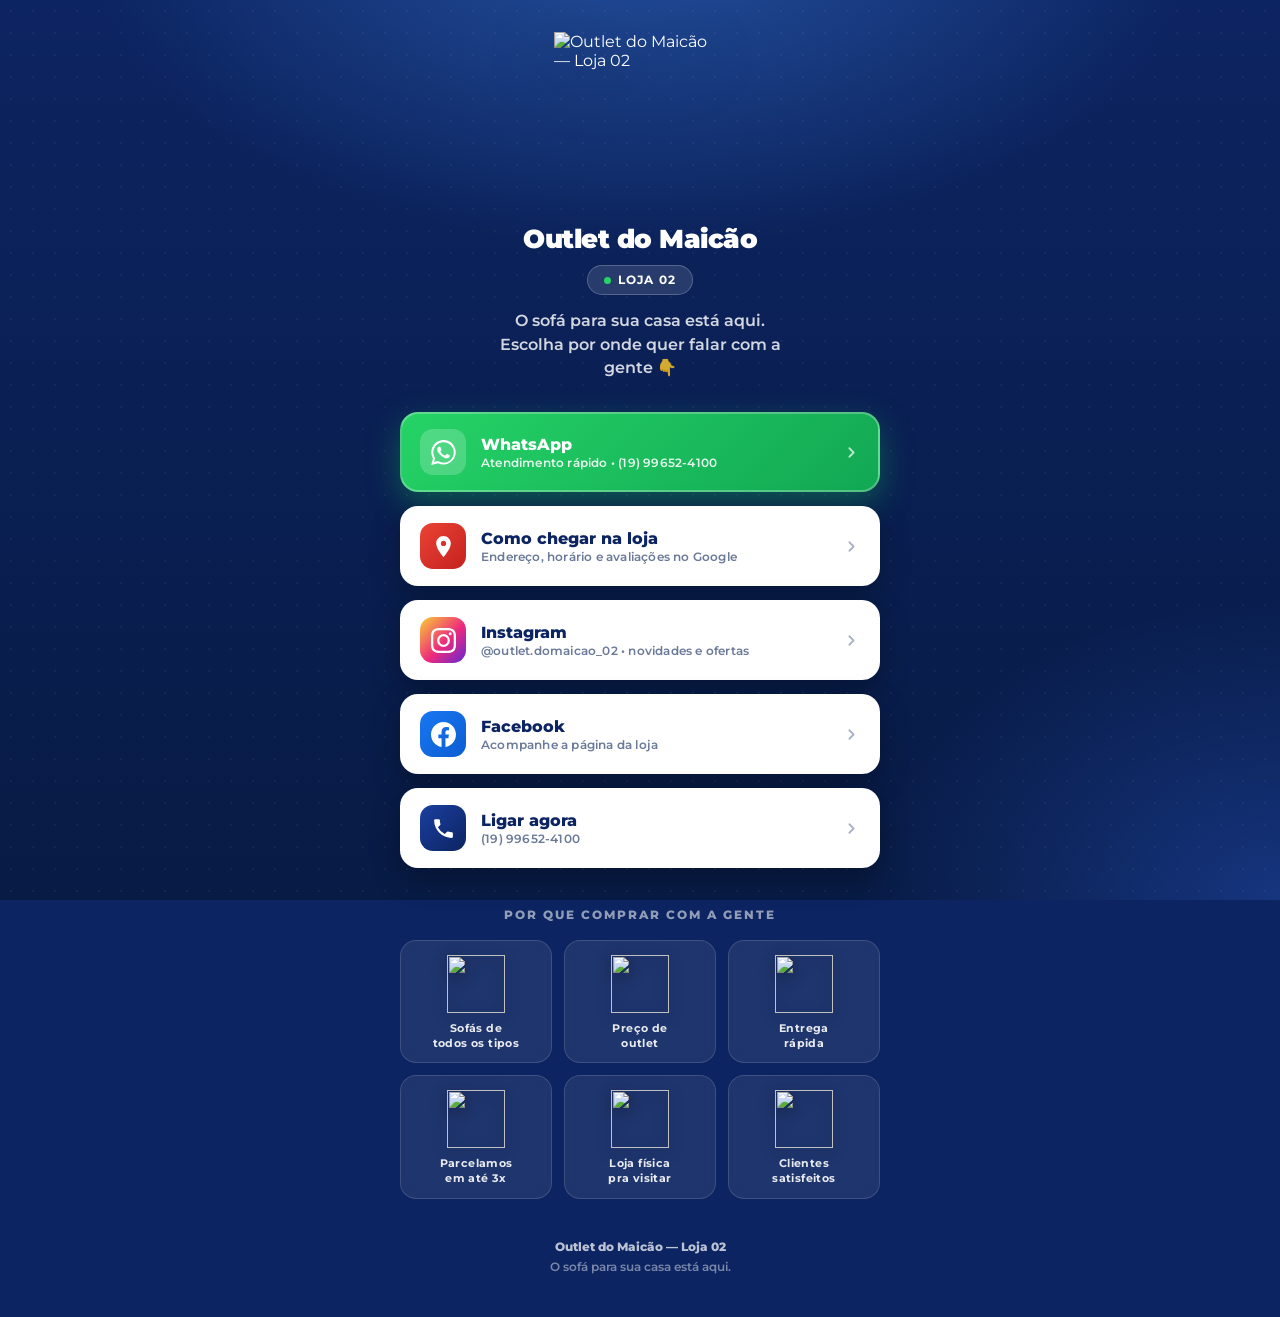
==== index.html @ 5601109b "Add files via upload" ====
<!DOCTYPE html>
<html lang="pt-BR">
<head>
<meta charset="UTF-8">
<meta name="viewport" content="width=device-width, initial-scale=1, viewport-fit=cover">
<title>Outlet do Maicão — Loja 02 | Links</title>
<meta name="description" content="Sofás com preço de outlet. Fale no WhatsApp, veja as ofertas no Instagram e encontre a Loja 02 no mapa.">
<meta name="theme-color" content="#0C2461">
<link rel="icon" href="assets/logo.png">
<link rel="apple-touch-icon" href="assets/logo.png">

<!-- Open Graph (aparece bonito quando o link é compartilhado no WhatsApp) -->
<meta property="og:type" content="website">
<meta property="og:title" content="Outlet do Maicão — Loja 02">
<meta property="og:description" content="O sofá para sua casa está aqui. Fale com a gente no WhatsApp.">
<meta property="og:image" content="assets/logo.jpg">

<link rel="preconnect" href="https://fonts.googleapis.com">
<link rel="preconnect" href="https://fonts.gstatic.com" crossorigin>
<link href="https://fonts.googleapis.com/css2?family=Montserrat:wght@500;600;700;800;900&display=swap" rel="stylesheet">

<style>
  :root{
    --azul-900:#081B45;
    --azul-800:#0C2461;
    --azul-700:#123081;
    --azul-600:#1B3FA0;
    --azul-500:#2456C6;
    --branco:#FFFFFF;
    --gelo:#EEF2FB;
    --verde:#25D366;
    --verde-esc:#128C4A;
    --raio:18px;
    --sombra:0 10px 30px rgba(0,0,0,.28);
  }

  *{margin:0;padding:0;box-sizing:border-box;-webkit-tap-highlight-color:transparent}

  html{scroll-behavior:smooth}

  body{
    font-family:'Montserrat',-apple-system,BlinkMacSystemFont,'Segoe UI',sans-serif;
    background:var(--azul-800);
    color:var(--branco);
    min-height:100vh;
    display:flex;
    flex-direction:column;
    align-items:center;
    padding:32px 20px 40px;
    position:relative;
    overflow-x:hidden;
  }

  /* fundo com brilho radial + textura sutil */
  body::before{
    content:'';
    position:fixed;
    inset:0;
    background:
      radial-gradient(900px 520px at 50% -8%, #24509E 0%, transparent 62%),
      radial-gradient(700px 500px at 100% 100%, #16357F 0%, transparent 60%),
      linear-gradient(180deg,#0C2461 0%,#081B45 100%);
    z-index:-2;
  }
  body::after{
    content:'';
    position:fixed;
    inset:0;
    background-image:radial-gradient(rgba(255,255,255,.05) 1px, transparent 1px);
    background-size:22px 22px;
    z-index:-1;
    pointer-events:none;
  }

  .wrap{width:100%;max-width:480px;display:flex;flex-direction:column;align-items:center}

  /* ---------- CABEÇALHO ---------- */
  .logo{
    width:172px;height:172px;
    display:block;
    filter:drop-shadow(0 16px 30px rgba(0,0,0,.5));
    animation:sobe .7s ease both;
  }

  h1{
    font-size:1.6rem;
    font-weight:900;
    letter-spacing:-.5px;
    margin-top:20px;
    text-align:center;
    line-height:1.15;
    animation:sobe .7s .08s ease both;
  }

  .badge{
    display:inline-flex;align-items:center;gap:7px;
    margin-top:12px;
    background:rgba(255,255,255,.12);
    border:1px solid rgba(255,255,255,.22);
    padding:7px 16px;
    border-radius:999px;
    font-size:.74rem;
    font-weight:700;
    letter-spacing:1.2px;
    text-transform:uppercase;
    backdrop-filter:blur(6px);
    animation:sobe .7s .14s ease both;
  }
  .badge .ponto{
    width:7px;height:7px;border-radius:50%;
    background:var(--verde);
    box-shadow:0 0 0 0 rgba(37,211,102,.7);
    animation:pulso 2s infinite;
  }

  .slogan{
    margin-top:14px;
    text-align:center;
    font-size:.98rem;
    font-weight:600;
    color:rgba(255,255,255,.82);
    line-height:1.5;
    max-width:330px;
    animation:sobe .7s .2s ease both;
  }

  /* ---------- LINKS ---------- */
  .links{width:100%;margin-top:32px;display:flex;flex-direction:column;gap:14px}

  .link{
    display:flex;align-items:center;gap:15px;
    background:var(--branco);
    color:var(--azul-800);
    text-decoration:none;
    padding:15px 18px;
    border-radius:var(--raio);
    font-weight:800;
    font-size:1rem;
    box-shadow:var(--sombra);
    border:2px solid transparent;
    transition:transform .18s ease, box-shadow .18s ease, border-color .18s ease;
    position:relative;
    overflow:hidden;
    animation:sobe .6s ease both;
  }
  .link:nth-child(1){animation-delay:.26s}
  .link:nth-child(2){animation-delay:.32s}
  .link:nth-child(3){animation-delay:.38s}
  .link:nth-child(4){animation-delay:.44s}
  .link:nth-child(5){animation-delay:.50s}

  .link:hover{transform:translateY(-3px);box-shadow:0 16px 34px rgba(0,0,0,.34)}
  .link:active{transform:translateY(0) scale(.985)}

  .link .icone{
    flex:0 0 46px;height:46px;
    border-radius:13px;
    display:grid;place-items:center;
  }
  .link .icone svg{width:25px;height:25px;fill:#fff}

  .link .txt{flex:1;display:flex;flex-direction:column;gap:2px;min-width:0}
  .link .txt small{
    font-size:.72rem;
    font-weight:600;
    color:#6B7A99;
    letter-spacing:.2px;
    white-space:nowrap;overflow:hidden;text-overflow:ellipsis;
  }
  .link .seta{flex:0 0 auto;opacity:.35;transition:transform .18s ease,opacity .18s ease}
  .link:hover .seta{transform:translateX(4px);opacity:.75}

  /* destaque WhatsApp */
  .link.zap{
    background:linear-gradient(135deg,#25D366 0%,#12A854 100%);
    color:#fff;
    border-color:rgba(255,255,255,.28);
    box-shadow:0 12px 32px rgba(18,168,84,.42);
  }
  .link.zap .icone{background:rgba(255,255,255,.2)}
  .link.zap .txt small{color:rgba(255,255,255,.88)}
  .link.zap .seta{opacity:.7;fill:#fff}
  .link.zap:hover{box-shadow:0 18px 40px rgba(18,168,84,.55)}

  .ico-maps{background:linear-gradient(135deg,#EA4335,#C5221F)}
  .ico-insta{background:linear-gradient(135deg,#F9CE34,#EE2A7B 55%,#6228D7)}
  .ico-face{background:linear-gradient(135deg,#1877F2,#0C5DD1)}
  .ico-fone{background:linear-gradient(135deg,#1B3FA0,#0C2461)}

  /* ---------- DESTAQUES ---------- */
  .titulo-secao{
    margin-top:40px;
    font-size:.74rem;
    font-weight:800;
    letter-spacing:2px;
    text-transform:uppercase;
    color:rgba(255,255,255,.55);
    text-align:center;
  }

  .destaques{
    width:100%;
    margin-top:18px;
    display:grid;
    grid-template-columns:repeat(3,1fr);
    gap:12px;
  }
  .destaque{
    background:rgba(255,255,255,.08);
    border:1px solid rgba(255,255,255,.14);
    border-radius:16px;
    padding:14px 8px 12px;
    text-align:center;
    backdrop-filter:blur(6px);
    transition:transform .18s ease, background .18s ease;
  }
  .destaque:hover{transform:translateY(-3px);background:rgba(255,255,255,.13)}
  .destaque img{width:58px;height:58px;object-fit:contain;display:block;margin:0 auto 8px;filter:drop-shadow(0 4px 8px rgba(0,0,0,.35))}
  .destaque span{
    display:block;
    font-size:.68rem;
    font-weight:700;
    letter-spacing:.4px;
    line-height:1.35;
    color:rgba(255,255,255,.9);
  }

  /* ---------- RODAPÉ ---------- */
  .rodape{
    margin-top:38px;
    text-align:center;
    font-size:.75rem;
    font-weight:600;
    color:rgba(255,255,255,.45);
    line-height:1.7;
  }
  .rodape strong{color:rgba(255,255,255,.72);font-weight:800}

  /* ---------- ANIMAÇÕES ---------- */
  @keyframes sobe{
    from{opacity:0;transform:translateY(18px)}
    to{opacity:1;transform:translateY(0)}
  }
  @keyframes pulso{
    0%{box-shadow:0 0 0 0 rgba(37,211,102,.65)}
    70%{box-shadow:0 0 0 9px rgba(37,211,102,0)}
    100%{box-shadow:0 0 0 0 rgba(37,211,102,0)}
  }

  @media (prefers-reduced-motion:reduce){
    *{animation:none!important;transition:none!important}
  }

  @media (max-width:380px){
    .logo{width:140px;height:140px}
    h1{font-size:1.4rem}
    .link{padding:13px 15px;font-size:.94rem;gap:12px}
    .link .icone{flex-basis:42px;height:42px}
    .destaque img{width:48px;height:48px}
  }
</style>
</head>
<body>
<div class="wrap">

  <img class="logo" src="assets/logo.png" alt="Outlet do Maicão — Loja 02">

  <h1>Outlet do Maicão</h1>

  <div class="badge"><span class="ponto"></span> Loja 02</div>

  <p class="slogan">O sofá para sua casa está aqui.<br>Escolha por onde quer falar com a gente 👇</p>

  <nav class="links">

    <!-- WHATSAPP -->
    <a class="link zap" href="https://wa.me/5519996524100?text=Ol%C3%A1!%20Vim%20pelo%20link%20e%20quero%20saber%20mais%20sobre%20os%20sof%C3%A1s%20do%20Outlet%20do%20Maic%C3%A3o." target="_blank" rel="noopener">
      <span class="icone">
        <svg viewBox="0 0 24 24"><path d="M17.47 14.38c-.3-.15-1.75-.86-2.02-.96-.27-.1-.47-.15-.67.15-.2.3-.77.96-.94 1.16-.17.2-.35.22-.65.07-.3-.15-1.25-.46-2.38-1.47-.88-.78-1.47-1.75-1.65-2.05-.17-.3-.02-.46.13-.61.13-.13.3-.35.45-.52.15-.17.2-.3.3-.5.1-.2.05-.37-.02-.52-.08-.15-.67-1.61-.92-2.2-.24-.58-.49-.5-.67-.51h-.57c-.2 0-.52.07-.79.37-.27.3-1.04 1.01-1.04 2.47s1.06 2.86 1.21 3.06c.15.2 2.1 3.2 5.08 4.49.71.3 1.26.49 1.69.63.71.23 1.36.19 1.87.12.57-.09 1.75-.72 2-1.41.25-.69.25-1.28.17-1.41-.07-.13-.27-.2-.57-.35M12.05 21.8h-.02a9.8 9.8 0 0 1-4.99-1.37l-.36-.21-3.71.97.99-3.62-.23-.37a9.8 9.8 0 0 1-1.5-5.23c0-5.42 4.41-9.83 9.83-9.83 2.63 0 5.1 1.02 6.95 2.88a9.77 9.77 0 0 1 2.88 6.96c0 5.42-4.41 9.82-9.83 9.82M20.52 3.45A11.7 11.7 0 0 0 12.05 0C5.6 0 .35 5.25.35 11.7c0 2.06.54 4.08 1.56 5.85L.25 24l6.6-1.73a11.66 11.66 0 0 0 5.2 1.24h.01c6.45 0 11.7-5.25 11.7-11.7 0-3.13-1.22-6.07-3.43-8.28"/></svg>
      </span>
      <span class="txt">
        WhatsApp
        <small>Atendimento rápido • (19) 99652-4100</small>
      </span>
      <svg class="seta" width="17" height="17" viewBox="0 0 24 24" fill="currentColor"><path d="M9 6l6 6-6 6"stroke="currentColor" stroke-width="2.5" fill="none" stroke-linecap="round" stroke-linejoin="round"/></svg>
    </a>

    <!-- GOOGLE MAPS -->
    <a class="link" href="https://maps.app.goo.gl/GFovsRSDp3X6hMpV6" target="_blank" rel="noopener">
      <span class="icone ico-maps">
        <svg viewBox="0 0 24 24"><path d="M12 2C8.13 2 5 5.13 5 9c0 5.25 7 13 7 13s7-7.75 7-13c0-3.87-3.13-7-7-7m0 9.5A2.5 2.5 0 1 1 12 6.5a2.5 2.5 0 0 1 0 5"/></svg>
      </span>
      <span class="txt">
        Como chegar na loja
        <small>Endereço, horário e avaliações no Google</small>
      </span>
      <svg class="seta" width="17" height="17" viewBox="0 0 24 24"><path d="M9 6l6 6-6 6" stroke="currentColor" stroke-width="2.5" fill="none" stroke-linecap="round" stroke-linejoin="round"/></svg>
    </a>

    <!-- INSTAGRAM -->
    <a class="link" href="https://www.instagram.com/outlet.domaicao_02/" target="_blank" rel="noopener">
      <span class="icone ico-insta">
        <svg viewBox="0 0 24 24"><path d="M12 2.16c3.2 0 3.58.01 4.85.07 1.17.05 1.8.25 2.23.41.56.22.96.48 1.38.9.42.42.68.82.9 1.38.16.42.36 1.06.41 2.23.06 1.27.07 1.65.07 4.85s-.01 3.58-.07 4.85c-.05 1.17-.25 1.8-.41 2.23-.22.56-.48.96-.9 1.38-.42.42-.82.68-1.38.9-.42.16-1.06.36-2.23.41-1.27.06-1.65.07-4.85.07s-3.58-.01-4.85-.07c-1.17-.05-1.8-.25-2.23-.41-.56-.22-.96-.48-1.38-.9-.42-.42-.68-.82-.9-1.38-.16-.42-.36-1.06-.41-2.23C2.17 15.58 2.16 15.2 2.16 12s.01-3.58.07-4.85c.05-1.17.25-1.8.41-2.23.22-.56.48-.96.9-1.38.42-.42.82-.68 1.38-.9.42-.16 1.06-.36 2.23-.41C8.42 2.17 8.8 2.16 12 2.16M12 0C8.74 0 8.33.01 7.05.07 5.78.13 4.9.33 4.14.63c-.79.3-1.46.72-2.13 1.38C1.35 2.68.94 3.35.63 4.14.33 4.9.13 5.78.07 7.05.01 8.33 0 8.74 0 12s.01 3.67.07 4.95c.06 1.27.26 2.15.56 2.91.3.79.72 1.46 1.38 2.13.67.67 1.34 1.08 2.13 1.38.76.3 1.64.5 2.91.56C8.33 23.99 8.74 24 12 24s3.67-.01 4.95-.07c1.27-.06 2.15-.26 2.91-.56.79-.3 1.46-.72 2.13-1.38.67-.67 1.08-1.34 1.38-2.13.3-.76.5-1.64.56-2.91.06-1.28.07-1.69.07-4.95s-.01-3.67-.07-4.95c-.06-1.27-.26-2.15-.56-2.91-.3-.79-.72-1.46-1.38-2.13C21.32 1.35 20.65.94 19.86.63c-.76-.3-1.64-.5-2.91-.56C15.67.01 15.26 0 12 0m0 5.84A6.16 6.16 0 1 0 18.16 12 6.16 6.16 0 0 0 12 5.84M12 16a4 4 0 1 1 4-4 4 4 0 0 1-4 4m7.85-10.4a1.44 1.44 0 1 1-1.44-1.44 1.44 1.44 0 0 1 1.44 1.44"/></svg>
      </span>
      <span class="txt">
        Instagram
        <small>@outlet.domaicao_02 • novidades e ofertas</small>
      </span>
      <svg class="seta" width="17" height="17" viewBox="0 0 24 24"><path d="M9 6l6 6-6 6" stroke="currentColor" stroke-width="2.5" fill="none" stroke-linecap="round" stroke-linejoin="round"/></svg>
    </a>

    <!-- FACEBOOK -->
    <a class="link" href="https://www.facebook.com/profile.php?id=61588798613067&amp;locale=pt_BR" target="_blank" rel="noopener">
      <span class="icone ico-face">
        <svg viewBox="0 0 24 24"><path d="M24 12.07C24 5.4 18.63 0 12 0S0 5.4 0 12.07C0 18.1 4.39 23.09 10.13 24v-8.44H7.08v-3.49h3.05V9.41c0-3.02 1.79-4.69 4.53-4.69 1.31 0 2.68.24 2.68.24v2.96H15.83c-1.49 0-1.96.93-1.96 1.89v2.26h3.33l-.53 3.49h-2.8V24C19.61 23.09 24 18.1 24 12.07"/></svg>
      </span>
      <span class="txt">
        Facebook
        <small>Acompanhe a página da loja</small>
      </span>
      <svg class="seta" width="17" height="17" viewBox="0 0 24 24"><path d="M9 6l6 6-6 6" stroke="currentColor" stroke-width="2.5" fill="none" stroke-linecap="round" stroke-linejoin="round"/></svg>
    </a>

    <!-- LIGAR -->
    <a class="link" href="tel:+5519996524100">
      <span class="icone ico-fone">
        <svg viewBox="0 0 24 24"><path d="M6.62 10.79a15.05 15.05 0 0 0 6.59 6.59l2.2-2.2a1 1 0 0 1 1.02-.24 11.4 11.4 0 0 0 3.57.57 1 1 0 0 1 1 1V20a1 1 0 0 1-1 1A17 17 0 0 1 3 4a1 1 0 0 1 1-1h3.5a1 1 0 0 1 1 1c0 1.25.2 2.45.57 3.57a1 1 0 0 1-.25 1.02z"/></svg>
      </span>
      <span class="txt">
        Ligar agora
        <small>(19) 99652-4100</small>
      </span>
      <svg class="seta" width="17" height="17" viewBox="0 0 24 24"><path d="M9 6l6 6-6 6" stroke="currentColor" stroke-width="2.5" fill="none" stroke-linecap="round" stroke-linejoin="round"/></svg>
    </a>

  </nav>

  <p class="titulo-secao">Por que comprar com a gente</p>

  <div class="destaques">
    <div class="destaque"><img src="assets/icones/sofas.png" alt=""><span>Sofás de<br>todos os tipos</span></div>
    <div class="destaque"><img src="assets/icones/ofertas.png" alt=""><span>Preço de<br>outlet</span></div>
    <div class="destaque"><img src="assets/icones/entrega.png" alt=""><span>Entrega<br>rápida</span></div>
    <div class="destaque"><img src="assets/icones/pagamento.png" alt=""><span>Parcelamos<br>em até 3x</span></div>
    <div class="destaque"><img src="assets/icones/loja.png" alt=""><span>Loja física<br>pra visitar</span></div>
    <div class="destaque"><img src="assets/icones/clientes.png" alt=""><span>Clientes<br>satisfeitos</span></div>
  </div>

  <p class="rodape">
    <strong>Outlet do Maicão — Loja 02</strong><br>
    O sofá para sua casa está aqui.
  </p>

</div>
</body>
</html>
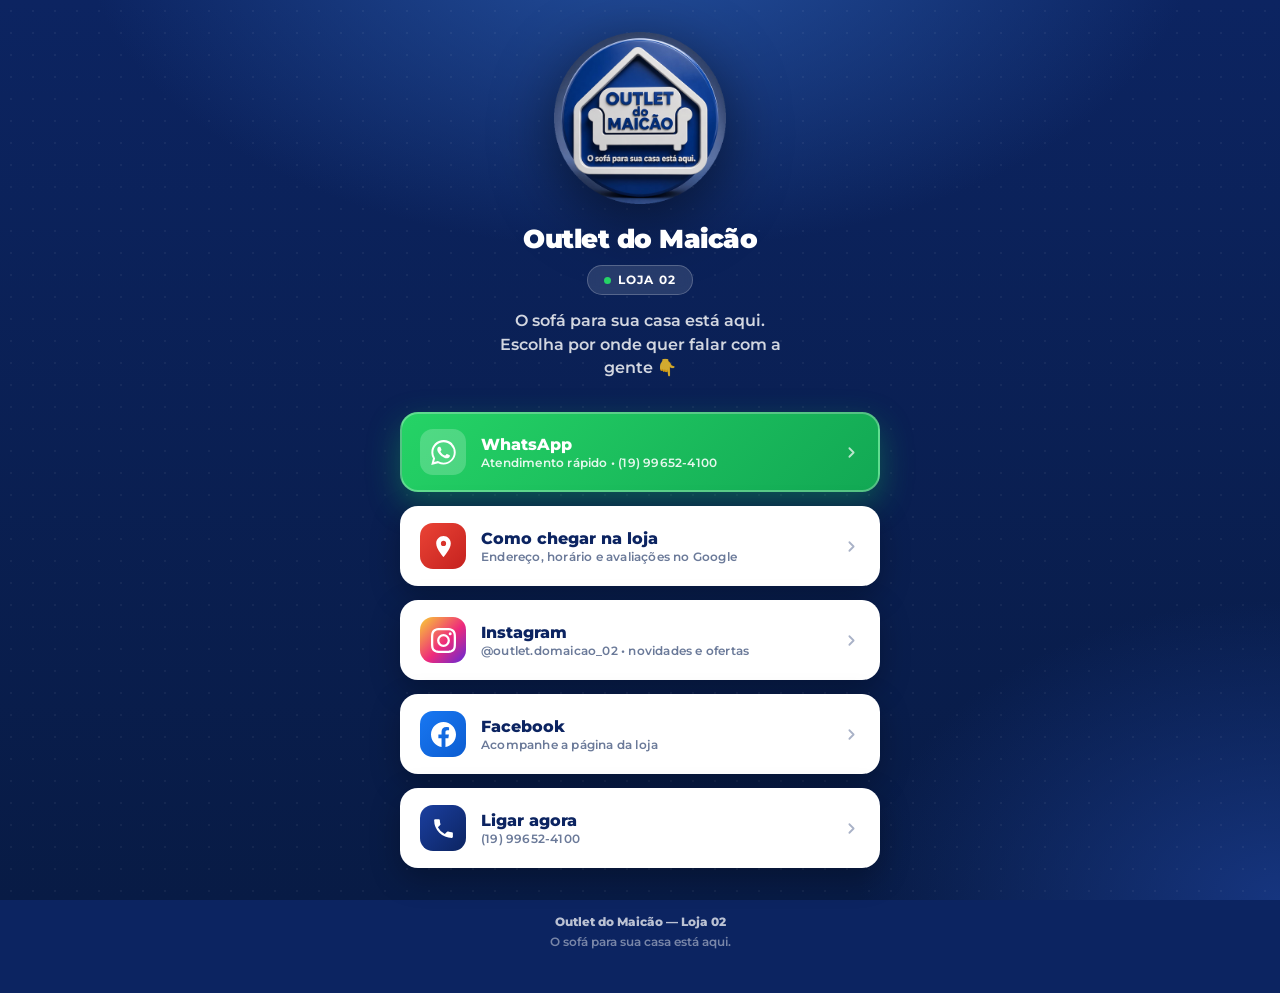
==== commit 828ea325: "Remove a secao "Por que comprar com a gente" A pagina fica so com o logo, o slogan e os cinco botoes" ====
--- a/index.html
+++ b/index.html
@@ -187,47 +187,9 @@
   .ico-face{background:linear-gradient(135deg,#1877F2,#0C5DD1)}
   .ico-fone{background:linear-gradient(135deg,#1B3FA0,#0C2461)}
 
-  /* ---------- DESTAQUES ---------- */
-  .titulo-secao{
-    margin-top:40px;
-    font-size:.74rem;
-    font-weight:800;
-    letter-spacing:2px;
-    text-transform:uppercase;
-    color:rgba(255,255,255,.55);
-    text-align:center;
-  }
-
-  .destaques{
-    width:100%;
-    margin-top:18px;
-    display:grid;
-    grid-template-columns:repeat(3,1fr);
-    gap:12px;
-  }
-  .destaque{
-    background:rgba(255,255,255,.08);
-    border:1px solid rgba(255,255,255,.14);
-    border-radius:16px;
-    padding:14px 8px 12px;
-    text-align:center;
-    backdrop-filter:blur(6px);
-    transition:transform .18s ease, background .18s ease;
-  }
-  .destaque:hover{transform:translateY(-3px);background:rgba(255,255,255,.13)}
-  .destaque img{width:58px;height:58px;object-fit:contain;display:block;margin:0 auto 8px;filter:drop-shadow(0 4px 8px rgba(0,0,0,.35))}
-  .destaque span{
-    display:block;
-    font-size:.68rem;
-    font-weight:700;
-    letter-spacing:.4px;
-    line-height:1.35;
-    color:rgba(255,255,255,.9);
-  }
-
   /* ---------- RODAPÉ ---------- */
   .rodape{
-    margin-top:38px;
+    margin-top:44px;
     text-align:center;
     font-size:.75rem;
     font-weight:600;
@@ -256,7 +218,6 @@
     h1{font-size:1.4rem}
     .link{padding:13px 15px;font-size:.94rem;gap:12px}
     .link .icone{flex-basis:42px;height:42px}
-    .destaque img{width:48px;height:48px}
   }
 </style>
 </head>
@@ -335,17 +296,6 @@
 
   </nav>
 
-  <p class="titulo-secao">Por que comprar com a gente</p>
-
-  <div class="destaques">
-    <div class="destaque"><img src="assets/icones/sofas.png" alt=""><span>Sofás de<br>todos os tipos</span></div>
-    <div class="destaque"><img src="assets/icones/ofertas.png" alt=""><span>Preço de<br>outlet</span></div>
-    <div class="destaque"><img src="assets/icones/entrega.png" alt=""><span>Entrega<br>rápida</span></div>
-    <div class="destaque"><img src="assets/icones/pagamento.png" alt=""><span>Parcelamos<br>em até 3x</span></div>
-    <div class="destaque"><img src="assets/icones/loja.png" alt=""><span>Loja física<br>pra visitar</span></div>
-    <div class="destaque"><img src="assets/icones/clientes.png" alt=""><span>Clientes<br>satisfeitos</span></div>
-  </div>
-
   <p class="rodape">
     <strong>Outlet do Maicão — Loja 02</strong><br>
     O sofá para sua casa está aqui.
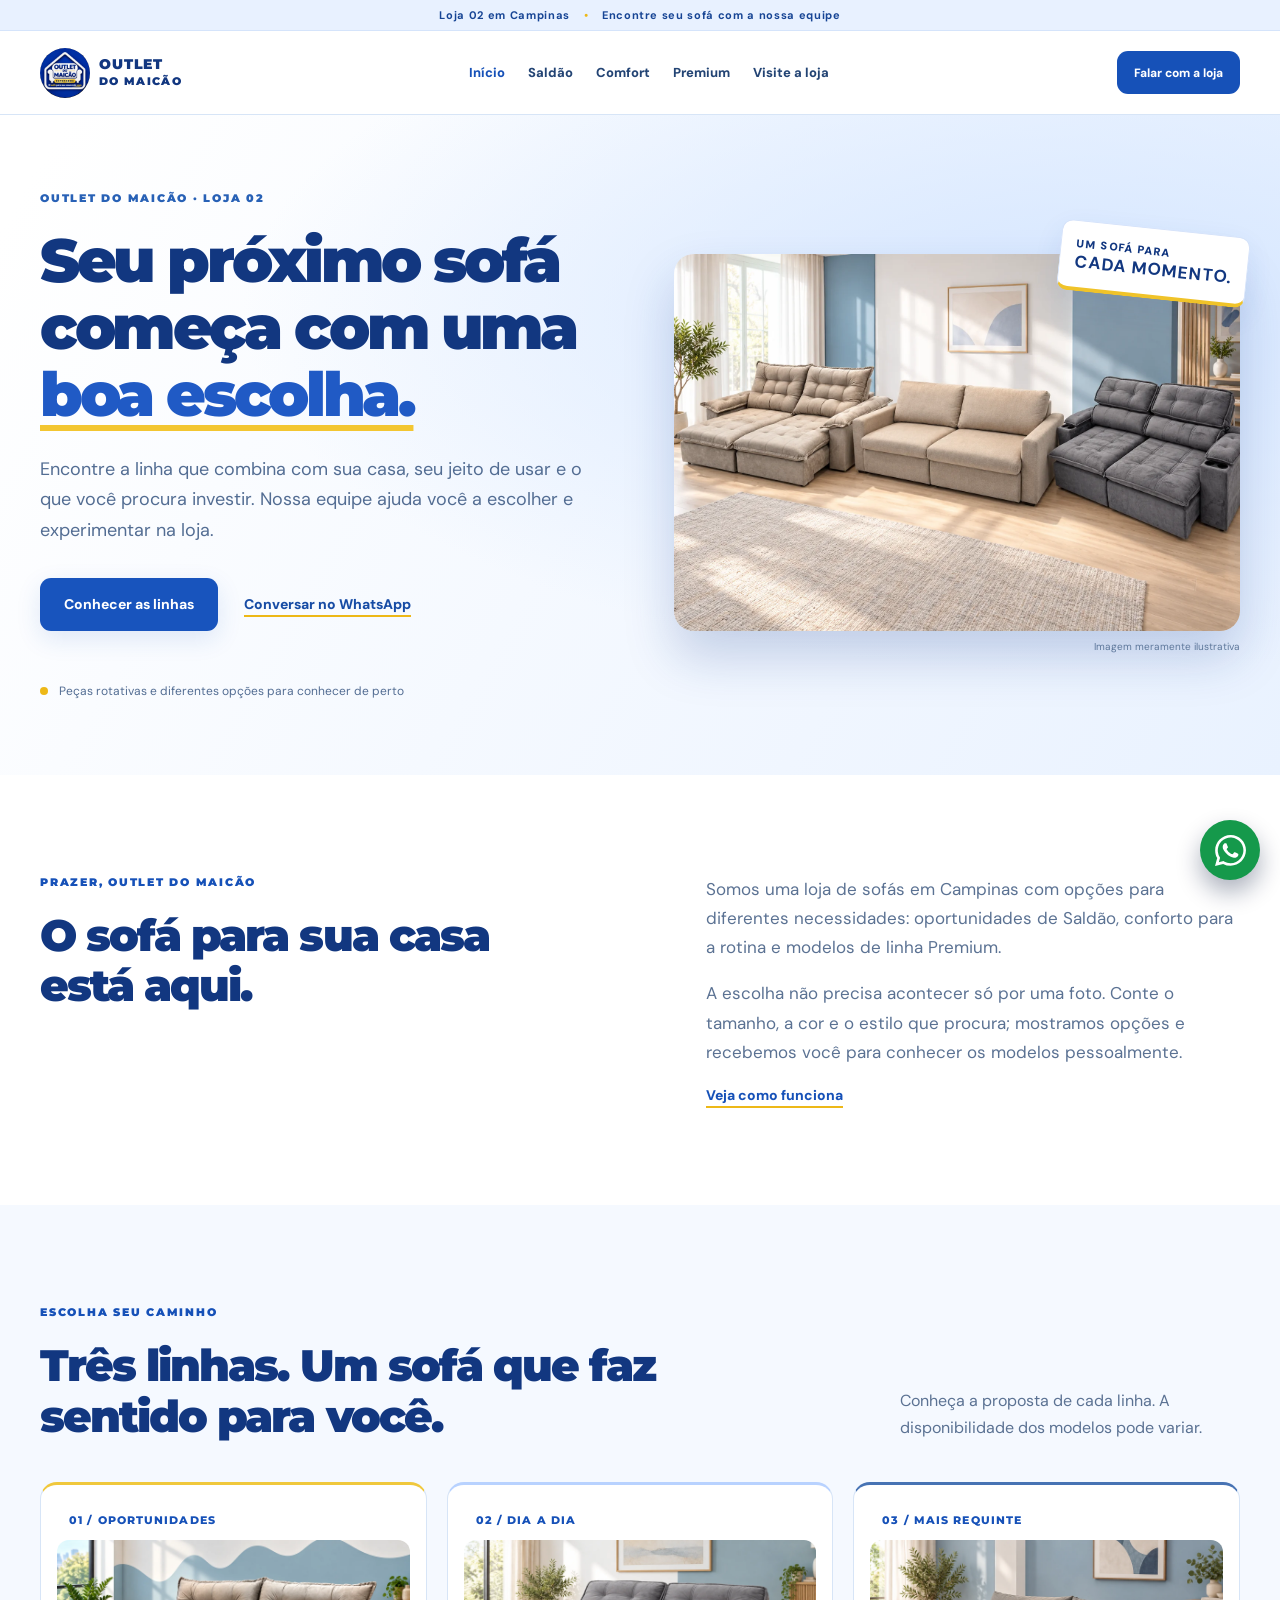
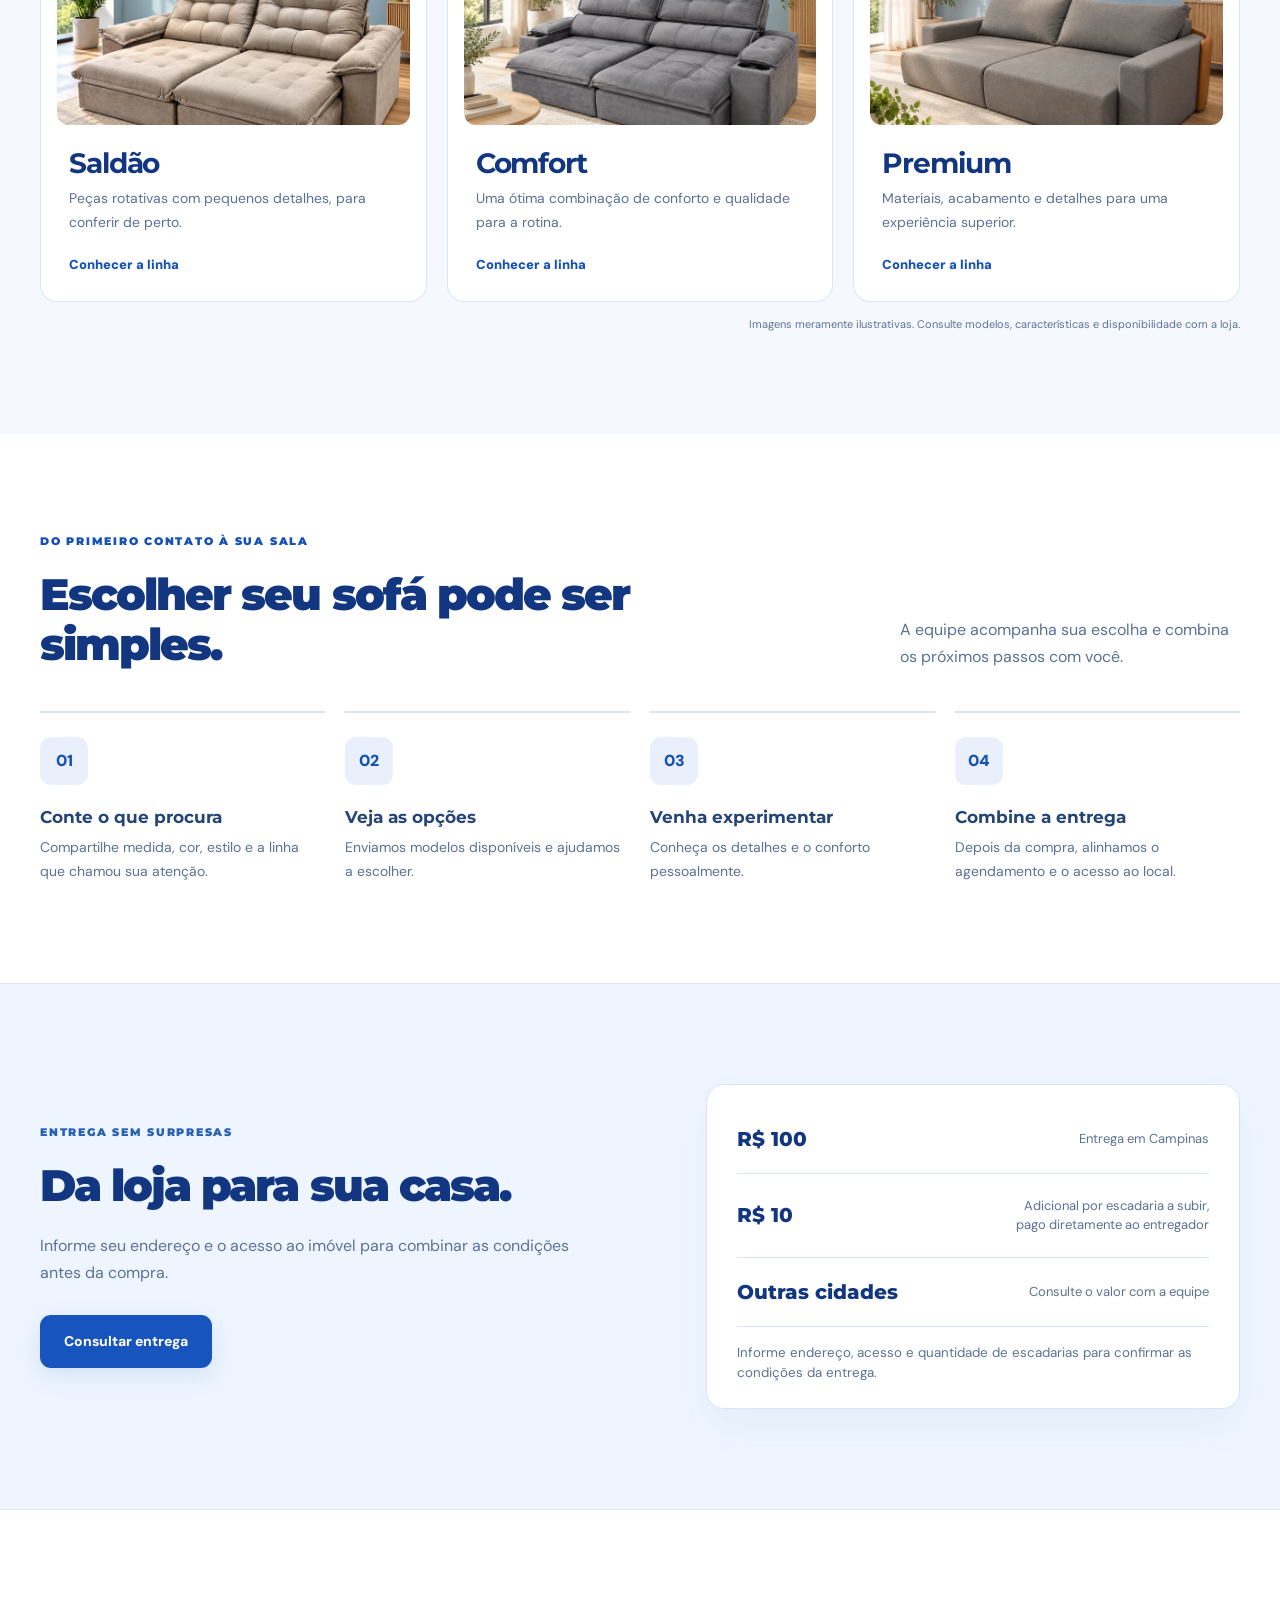
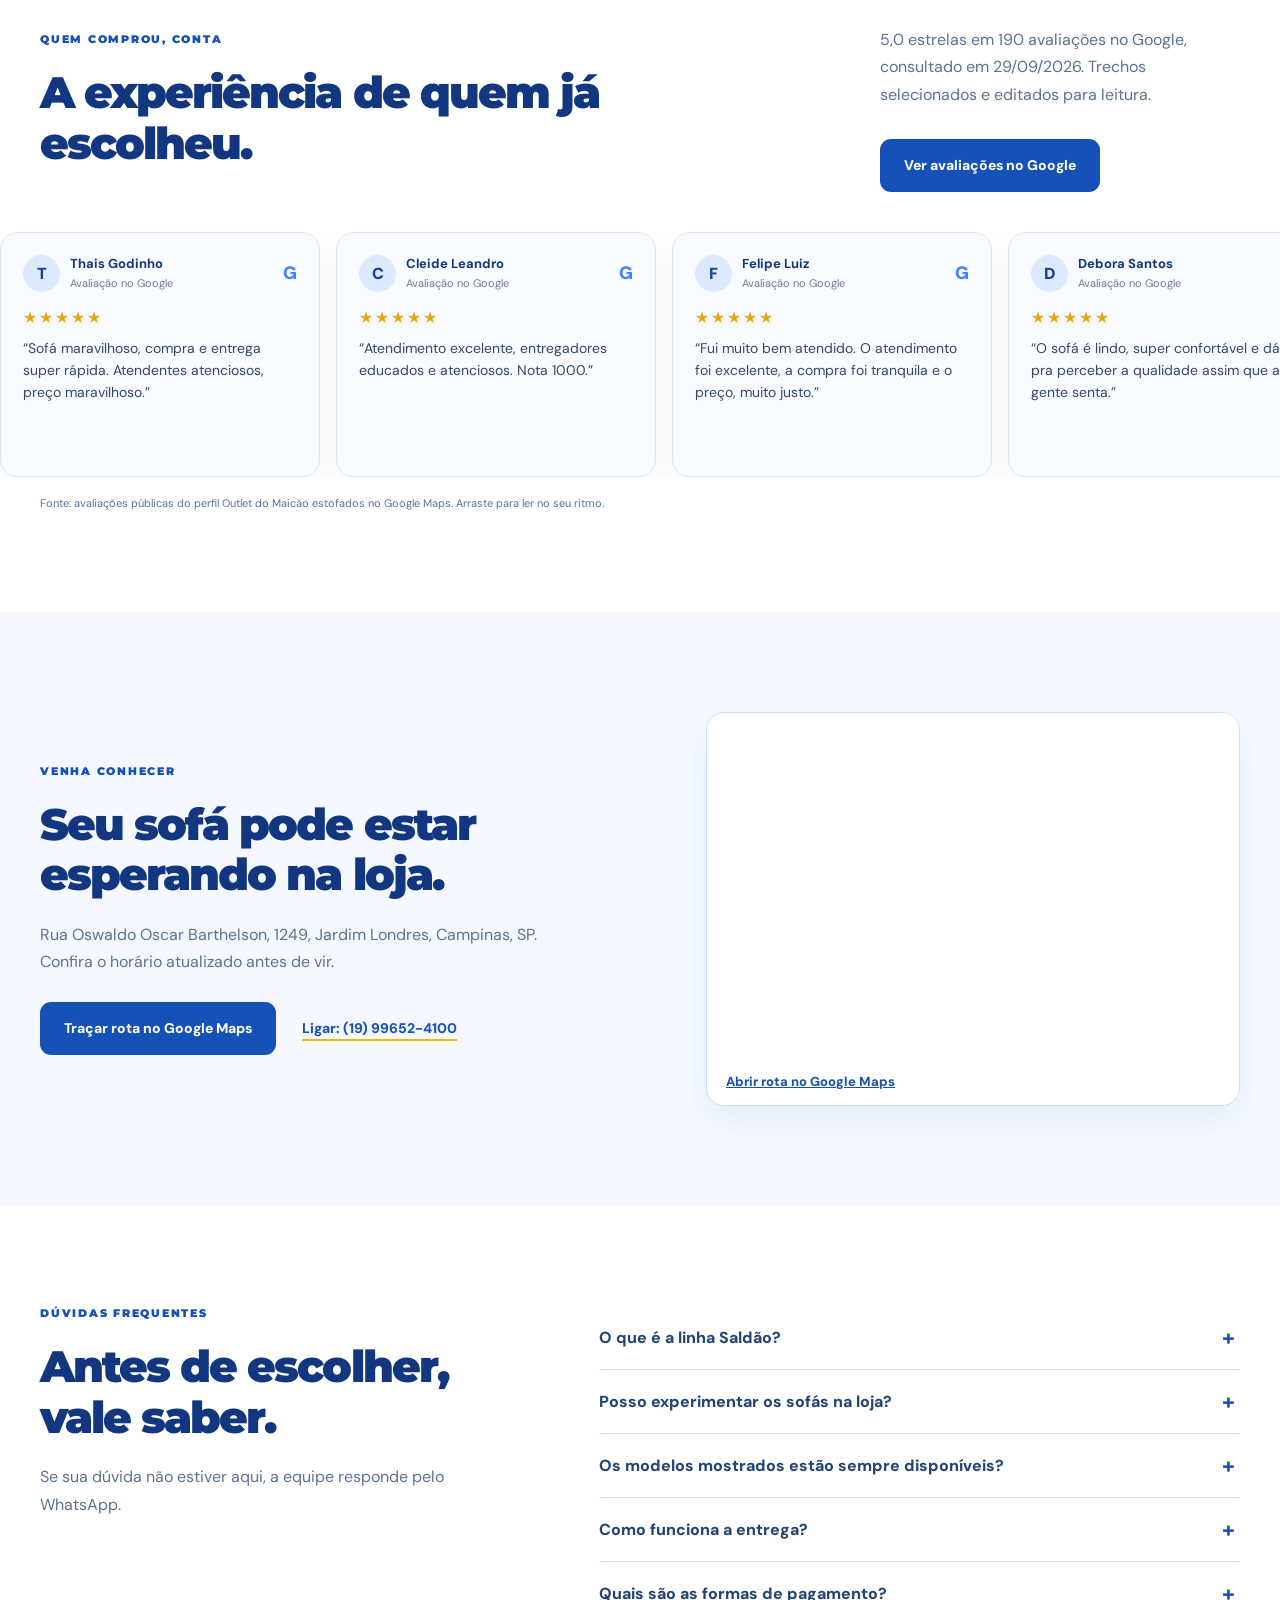
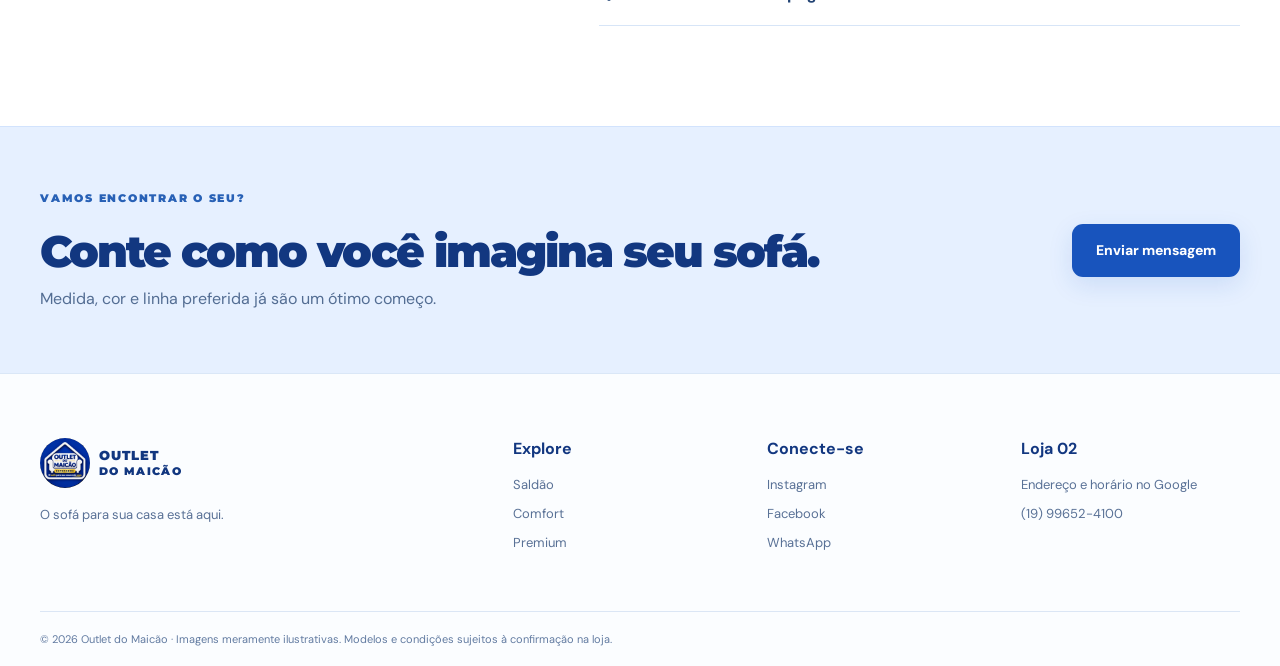
==== commit be74faea: "Atualiza landing page com sofás, avaliações e mapa" ====
--- a/index.html
+++ b/index.html
@@ -1,306 +1 @@
-<!DOCTYPE html>
-<html lang="pt-BR">
-<head>
-<meta charset="UTF-8">
-<meta name="viewport" content="width=device-width, initial-scale=1, viewport-fit=cover">
-<title>Outlet do Maicão — Loja 02 | Links</title>
-<meta name="description" content="Sofás com preço de outlet. Fale no WhatsApp, veja as ofertas no Instagram e encontre a Loja 02 no mapa.">
-<meta name="theme-color" content="#0C2461">
-<link rel="icon" href="assets/logo.png">
-<link rel="apple-touch-icon" href="assets/logo.png">
-
-<!-- Open Graph (aparece bonito quando o link é compartilhado no WhatsApp) -->
-<meta property="og:type" content="website">
-<meta property="og:title" content="Outlet do Maicão — Loja 02">
-<meta property="og:description" content="O sofá para sua casa está aqui. Fale com a gente no WhatsApp.">
-<meta property="og:image" content="assets/logo.jpg">
-
-<link rel="preconnect" href="https://fonts.googleapis.com">
-<link rel="preconnect" href="https://fonts.gstatic.com" crossorigin>
-<link href="https://fonts.googleapis.com/css2?family=Montserrat:wght@500;600;700;800;900&display=swap" rel="stylesheet">
-
-<style>
-  :root{
-    --azul-900:#081B45;
-    --azul-800:#0C2461;
-    --azul-700:#123081;
-    --azul-600:#1B3FA0;
-    --azul-500:#2456C6;
-    --branco:#FFFFFF;
-    --gelo:#EEF2FB;
-    --verde:#25D366;
-    --verde-esc:#128C4A;
-    --raio:18px;
-    --sombra:0 10px 30px rgba(0,0,0,.28);
-  }
-
-  *{margin:0;padding:0;box-sizing:border-box;-webkit-tap-highlight-color:transparent}
-
-  html{scroll-behavior:smooth}
-
-  body{
-    font-family:'Montserrat',-apple-system,BlinkMacSystemFont,'Segoe UI',sans-serif;
-    background:var(--azul-800);
-    color:var(--branco);
-    min-height:100vh;
-    display:flex;
-    flex-direction:column;
-    align-items:center;
-    padding:32px 20px 40px;
-    position:relative;
-    overflow-x:hidden;
-  }
-
-  /* fundo com brilho radial + textura sutil */
-  body::before{
-    content:'';
-    position:fixed;
-    inset:0;
-    background:
-      radial-gradient(900px 520px at 50% -8%, #24509E 0%, transparent 62%),
-      radial-gradient(700px 500px at 100% 100%, #16357F 0%, transparent 60%),
-      linear-gradient(180deg,#0C2461 0%,#081B45 100%);
-    z-index:-2;
-  }
-  body::after{
-    content:'';
-    position:fixed;
-    inset:0;
-    background-image:radial-gradient(rgba(255,255,255,.05) 1px, transparent 1px);
-    background-size:22px 22px;
-    z-index:-1;
-    pointer-events:none;
-  }
-
-  .wrap{width:100%;max-width:480px;display:flex;flex-direction:column;align-items:center}
-
-  /* ---------- CABEÇALHO ---------- */
-  .logo{
-    width:172px;height:172px;
-    display:block;
-    filter:drop-shadow(0 16px 30px rgba(0,0,0,.5));
-    animation:sobe .7s ease both;
-  }
-
-  h1{
-    font-size:1.6rem;
-    font-weight:900;
-    letter-spacing:-.5px;
-    margin-top:20px;
-    text-align:center;
-    line-height:1.15;
-    animation:sobe .7s .08s ease both;
-  }
-
-  .badge{
-    display:inline-flex;align-items:center;gap:7px;
-    margin-top:12px;
-    background:rgba(255,255,255,.12);
-    border:1px solid rgba(255,255,255,.22);
-    padding:7px 16px;
-    border-radius:999px;
-    font-size:.74rem;
-    font-weight:700;
-    letter-spacing:1.2px;
-    text-transform:uppercase;
-    backdrop-filter:blur(6px);
-    animation:sobe .7s .14s ease both;
-  }
-  .badge .ponto{
-    width:7px;height:7px;border-radius:50%;
-    background:var(--verde);
-    box-shadow:0 0 0 0 rgba(37,211,102,.7);
-    animation:pulso 2s infinite;
-  }
-
-  .slogan{
-    margin-top:14px;
-    text-align:center;
-    font-size:.98rem;
-    font-weight:600;
-    color:rgba(255,255,255,.82);
-    line-height:1.5;
-    max-width:330px;
-    animation:sobe .7s .2s ease both;
-  }
-
-  /* ---------- LINKS ---------- */
-  .links{width:100%;margin-top:32px;display:flex;flex-direction:column;gap:14px}
-
-  .link{
-    display:flex;align-items:center;gap:15px;
-    background:var(--branco);
-    color:var(--azul-800);
-    text-decoration:none;
-    padding:15px 18px;
-    border-radius:var(--raio);
-    font-weight:800;
-    font-size:1rem;
-    box-shadow:var(--sombra);
-    border:2px solid transparent;
-    transition:transform .18s ease, box-shadow .18s ease, border-color .18s ease;
-    position:relative;
-    overflow:hidden;
-    animation:sobe .6s ease both;
-  }
-  .link:nth-child(1){animation-delay:.26s}
-  .link:nth-child(2){animation-delay:.32s}
-  .link:nth-child(3){animation-delay:.38s}
-  .link:nth-child(4){animation-delay:.44s}
-  .link:nth-child(5){animation-delay:.50s}
-
-  .link:hover{transform:translateY(-3px);box-shadow:0 16px 34px rgba(0,0,0,.34)}
-  .link:active{transform:translateY(0) scale(.985)}
-
-  .link .icone{
-    flex:0 0 46px;height:46px;
-    border-radius:13px;
-    display:grid;place-items:center;
-  }
-  .link .icone svg{width:25px;height:25px;fill:#fff}
-
-  .link .txt{flex:1;display:flex;flex-direction:column;gap:2px;min-width:0}
-  .link .txt small{
-    font-size:.72rem;
-    font-weight:600;
-    color:#6B7A99;
-    letter-spacing:.2px;
-    white-space:nowrap;overflow:hidden;text-overflow:ellipsis;
-  }
-  .link .seta{flex:0 0 auto;opacity:.35;transition:transform .18s ease,opacity .18s ease}
-  .link:hover .seta{transform:translateX(4px);opacity:.75}
-
-  /* destaque WhatsApp */
-  .link.zap{
-    background:linear-gradient(135deg,#25D366 0%,#12A854 100%);
-    color:#fff;
-    border-color:rgba(255,255,255,.28);
-    box-shadow:0 12px 32px rgba(18,168,84,.42);
-  }
-  .link.zap .icone{background:rgba(255,255,255,.2)}
-  .link.zap .txt small{color:rgba(255,255,255,.88)}
-  .link.zap .seta{opacity:.7;fill:#fff}
-  .link.zap:hover{box-shadow:0 18px 40px rgba(18,168,84,.55)}
-
-  .ico-maps{background:linear-gradient(135deg,#EA4335,#C5221F)}
-  .ico-insta{background:linear-gradient(135deg,#F9CE34,#EE2A7B 55%,#6228D7)}
-  .ico-face{background:linear-gradient(135deg,#1877F2,#0C5DD1)}
-  .ico-fone{background:linear-gradient(135deg,#1B3FA0,#0C2461)}
-
-  /* ---------- RODAPÉ ---------- */
-  .rodape{
-    margin-top:44px;
-    text-align:center;
-    font-size:.75rem;
-    font-weight:600;
-    color:rgba(255,255,255,.45);
-    line-height:1.7;
-  }
-  .rodape strong{color:rgba(255,255,255,.72);font-weight:800}
-
-  /* ---------- ANIMAÇÕES ---------- */
-  @keyframes sobe{
-    from{opacity:0;transform:translateY(18px)}
-    to{opacity:1;transform:translateY(0)}
-  }
-  @keyframes pulso{
-    0%{box-shadow:0 0 0 0 rgba(37,211,102,.65)}
-    70%{box-shadow:0 0 0 9px rgba(37,211,102,0)}
-    100%{box-shadow:0 0 0 0 rgba(37,211,102,0)}
-  }
-
-  @media (prefers-reduced-motion:reduce){
-    *{animation:none!important;transition:none!important}
-  }
-
-  @media (max-width:380px){
-    .logo{width:140px;height:140px}
-    h1{font-size:1.4rem}
-    .link{padding:13px 15px;font-size:.94rem;gap:12px}
-    .link .icone{flex-basis:42px;height:42px}
-  }
-</style>
-</head>
-<body>
-<div class="wrap">
-
-  <img class="logo" src="assets/logo.png" alt="Outlet do Maicão — Loja 02">
-
-  <h1>Outlet do Maicão</h1>
-
-  <div class="badge"><span class="ponto"></span> Loja 02</div>
-
-  <p class="slogan">O sofá para sua casa está aqui.<br>Escolha por onde quer falar com a gente 👇</p>
-
-  <nav class="links">
-
-    <!-- WHATSAPP -->
-    <a class="link zap" href="https://wa.me/5519996524100?text=Ol%C3%A1!%20Vim%20pelo%20link%20e%20quero%20saber%20mais%20sobre%20os%20sof%C3%A1s%20do%20Outlet%20do%20Maic%C3%A3o." target="_blank" rel="noopener">
-      <span class="icone">
-        <svg viewBox="0 0 24 24"><path d="M17.47 14.38c-.3-.15-1.75-.86-2.02-.96-.27-.1-.47-.15-.67.15-.2.3-.77.96-.94 1.16-.17.2-.35.22-.65.07-.3-.15-1.25-.46-2.38-1.47-.88-.78-1.47-1.75-1.65-2.05-.17-.3-.02-.46.13-.61.13-.13.3-.35.45-.52.15-.17.2-.3.3-.5.1-.2.05-.37-.02-.52-.08-.15-.67-1.61-.92-2.2-.24-.58-.49-.5-.67-.51h-.57c-.2 0-.52.07-.79.37-.27.3-1.04 1.01-1.04 2.47s1.06 2.86 1.21 3.06c.15.2 2.1 3.2 5.08 4.49.71.3 1.26.49 1.69.63.71.23 1.36.19 1.87.12.57-.09 1.75-.72 2-1.41.25-.69.25-1.28.17-1.41-.07-.13-.27-.2-.57-.35M12.05 21.8h-.02a9.8 9.8 0 0 1-4.99-1.37l-.36-.21-3.71.97.99-3.62-.23-.37a9.8 9.8 0 0 1-1.5-5.23c0-5.42 4.41-9.83 9.83-9.83 2.63 0 5.1 1.02 6.95 2.88a9.77 9.77 0 0 1 2.88 6.96c0 5.42-4.41 9.82-9.83 9.82M20.52 3.45A11.7 11.7 0 0 0 12.05 0C5.6 0 .35 5.25.35 11.7c0 2.06.54 4.08 1.56 5.85L.25 24l6.6-1.73a11.66 11.66 0 0 0 5.2 1.24h.01c6.45 0 11.7-5.25 11.7-11.7 0-3.13-1.22-6.07-3.43-8.28"/></svg>
-      </span>
-      <span class="txt">
-        WhatsApp
-        <small>Atendimento rápido • (19) 99652-4100</small>
-      </span>
-      <svg class="seta" width="17" height="17" viewBox="0 0 24 24" fill="currentColor"><path d="M9 6l6 6-6 6"stroke="currentColor" stroke-width="2.5" fill="none" stroke-linecap="round" stroke-linejoin="round"/></svg>
-    </a>
-
-    <!-- GOOGLE MAPS -->
-    <a class="link" href="https://maps.app.goo.gl/GFovsRSDp3X6hMpV6" target="_blank" rel="noopener">
-      <span class="icone ico-maps">
-        <svg viewBox="0 0 24 24"><path d="M12 2C8.13 2 5 5.13 5 9c0 5.25 7 13 7 13s7-7.75 7-13c0-3.87-3.13-7-7-7m0 9.5A2.5 2.5 0 1 1 12 6.5a2.5 2.5 0 0 1 0 5"/></svg>
-      </span>
-      <span class="txt">
-        Como chegar na loja
-        <small>Endereço, horário e avaliações no Google</small>
-      </span>
-      <svg class="seta" width="17" height="17" viewBox="0 0 24 24"><path d="M9 6l6 6-6 6" stroke="currentColor" stroke-width="2.5" fill="none" stroke-linecap="round" stroke-linejoin="round"/></svg>
-    </a>
-
-    <!-- INSTAGRAM -->
-    <a class="link" href="https://www.instagram.com/outlet.domaicao_02/" target="_blank" rel="noopener">
-      <span class="icone ico-insta">
-        <svg viewBox="0 0 24 24"><path d="M12 2.16c3.2 0 3.58.01 4.85.07 1.17.05 1.8.25 2.23.41.56.22.96.48 1.38.9.42.42.68.82.9 1.38.16.42.36 1.06.41 2.23.06 1.27.07 1.65.07 4.85s-.01 3.58-.07 4.85c-.05 1.17-.25 1.8-.41 2.23-.22.56-.48.96-.9 1.38-.42.42-.82.68-1.38.9-.42.16-1.06.36-2.23.41-1.27.06-1.65.07-4.85.07s-3.58-.01-4.85-.07c-1.17-.05-1.8-.25-2.23-.41-.56-.22-.96-.48-1.38-.9-.42-.42-.68-.82-.9-1.38-.16-.42-.36-1.06-.41-2.23C2.17 15.58 2.16 15.2 2.16 12s.01-3.58.07-4.85c.05-1.17.25-1.8.41-2.23.22-.56.48-.96.9-1.38.42-.42.82-.68 1.38-.9.42-.16 1.06-.36 2.23-.41C8.42 2.17 8.8 2.16 12 2.16M12 0C8.74 0 8.33.01 7.05.07 5.78.13 4.9.33 4.14.63c-.79.3-1.46.72-2.13 1.38C1.35 2.68.94 3.35.63 4.14.33 4.9.13 5.78.07 7.05.01 8.33 0 8.74 0 12s.01 3.67.07 4.95c.06 1.27.26 2.15.56 2.91.3.79.72 1.46 1.38 2.13.67.67 1.34 1.08 2.13 1.38.76.3 1.64.5 2.91.56C8.33 23.99 8.74 24 12 24s3.67-.01 4.95-.07c1.27-.06 2.15-.26 2.91-.56.79-.3 1.46-.72 2.13-1.38.67-.67 1.08-1.34 1.38-2.13.3-.76.5-1.64.56-2.91.06-1.28.07-1.69.07-4.95s-.01-3.67-.07-4.95c-.06-1.27-.26-2.15-.56-2.91-.3-.79-.72-1.46-1.38-2.13C21.32 1.35 20.65.94 19.86.63c-.76-.3-1.64-.5-2.91-.56C15.67.01 15.26 0 12 0m0 5.84A6.16 6.16 0 1 0 18.16 12 6.16 6.16 0 0 0 12 5.84M12 16a4 4 0 1 1 4-4 4 4 0 0 1-4 4m7.85-10.4a1.44 1.44 0 1 1-1.44-1.44 1.44 1.44 0 0 1 1.44 1.44"/></svg>
-      </span>
-      <span class="txt">
-        Instagram
-        <small>@outlet.domaicao_02 • novidades e ofertas</small>
-      </span>
-      <svg class="seta" width="17" height="17" viewBox="0 0 24 24"><path d="M9 6l6 6-6 6" stroke="currentColor" stroke-width="2.5" fill="none" stroke-linecap="round" stroke-linejoin="round"/></svg>
-    </a>
-
-    <!-- FACEBOOK -->
-    <a class="link" href="https://www.facebook.com/profile.php?id=61588798613067&amp;locale=pt_BR" target="_blank" rel="noopener">
-      <span class="icone ico-face">
-        <svg viewBox="0 0 24 24"><path d="M24 12.07C24 5.4 18.63 0 12 0S0 5.4 0 12.07C0 18.1 4.39 23.09 10.13 24v-8.44H7.08v-3.49h3.05V9.41c0-3.02 1.79-4.69 4.53-4.69 1.31 0 2.68.24 2.68.24v2.96H15.83c-1.49 0-1.96.93-1.96 1.89v2.26h3.33l-.53 3.49h-2.8V24C19.61 23.09 24 18.1 24 12.07"/></svg>
-      </span>
-      <span class="txt">
-        Facebook
-        <small>Acompanhe a página da loja</small>
-      </span>
-      <svg class="seta" width="17" height="17" viewBox="0 0 24 24"><path d="M9 6l6 6-6 6" stroke="currentColor" stroke-width="2.5" fill="none" stroke-linecap="round" stroke-linejoin="round"/></svg>
-    </a>
-
-    <!-- LIGAR -->
-    <a class="link" href="tel:+5519996524100">
-      <span class="icone ico-fone">
-        <svg viewBox="0 0 24 24"><path d="M6.62 10.79a15.05 15.05 0 0 0 6.59 6.59l2.2-2.2a1 1 0 0 1 1.02-.24 11.4 11.4 0 0 0 3.57.57 1 1 0 0 1 1 1V20a1 1 0 0 1-1 1A17 17 0 0 1 3 4a1 1 0 0 1 1-1h3.5a1 1 0 0 1 1 1c0 1.25.2 2.45.57 3.57a1 1 0 0 1-.25 1.02z"/></svg>
-      </span>
-      <span class="txt">
-        Ligar agora
-        <small>(19) 99652-4100</small>
-      </span>
-      <svg class="seta" width="17" height="17" viewBox="0 0 24 24"><path d="M9 6l6 6-6 6" stroke="currentColor" stroke-width="2.5" fill="none" stroke-linecap="round" stroke-linejoin="round"/></svg>
-    </a>
-
-  </nav>
-
-  <p class="rodape">
-    <strong>Outlet do Maicão — Loja 02</strong><br>
-    O sofá para sua casa está aqui.
-  </p>
-
-</div>
-</body>
-</html>
+<!doctype html><html lang="pt-BR"><head><meta charset="utf-8"><meta name="viewport" content="width=device-width,initial-scale=1"><meta name="theme-color" content="#102c6b"><meta name="description" content="Conheça o Outlet do Maicão em Campinas: sofás de Saldão, Comfort e Premium. Visite a loja e fale com a equipe pelo WhatsApp."><title>Outlet do Maicão | O sofá para sua casa está aqui</title><link rel="icon" href="assets/logo-nova.jpg"><link rel="stylesheet" href="styles.css"><meta property="og:type" content="website"><meta property="og:title" content="Outlet do Maicão | O sofá para sua casa está aqui"><meta property="og:description" content="Conheça o Outlet do Maicão em Campinas: sofás de Saldão, Comfort e Premium. Visite a loja e fale com a equipe pelo WhatsApp."><meta property="og:image" content="https://outlet-do-maicao-2.vercel.app/assets/logo-nova.jpg"></head><body><div class="announcement">Loja 02 em Campinas <span>•</span> Encontre seu sofá com a nossa equipe</div><header class="site-header"><div class="container header-inner"><a class="brand" href="index.html" aria-label="Outlet do Maicão, início"><img src="assets/logo-nova.jpg" alt="" width="50" height="50"><span>OUTLET <small>DO MAICÃO</small></span></a><nav aria-label="Navegação principal"><a class="active" href="index.html">Início</a><a class="" href="saldao.html">Saldão</a><a class="" href="comfort.html">Comfort</a><a class="" href="premium.html">Premium</a><a class="" href="index.html#visite">Visite a loja</a></nav><a class="button header-button" href="https://wa.me/5519996524100?text=Ol%C3%A1%21%20Vim%20pelo%20site%20e%20quero%20ajuda%20para%20escolher%20um%20sof%C3%A1." target="_blank" rel="noopener">Falar com a loja </a></div></header><main><section class="hero"><div class="container hero-grid"><div class="hero-copy"><span class="eyebrow light">OUTLET DO MAICÃO · LOJA 02</span><h1>Seu próximo sofá começa com uma <em>boa escolha.</em></h1><p>Encontre a linha que combina com sua casa, seu jeito de usar e o que você procura investir. Nossa equipe ajuda você a escolher e experimentar na loja.</p><div class="actions"><a class="button white" href="#linhas">Conhecer as linhas </a><a class="text-link light-link" href="https://wa.me/5519996524100?text=Ol%C3%A1%21%20Vim%20pelo%20site%20e%20quero%20ajuda%20para%20escolher%20um%20sof%C3%A1." target="_blank" rel="noopener">Conversar no WhatsApp </a></div><div class="hero-note"><span class="note-dot"></span> Peças rotativas e diferentes opções para conhecer de perto</div></div><div class="hero-art photo-art"><div class="hero-art-label">UM SOFÁ PARA <strong>CADA MOMENTO.</strong></div><img src="assets/sofas-hero-reimaginados.webp" alt="Três sofás em ambiente claro, representando diferentes estilos disponíveis no Outlet do Maicão" width="1536" height="1024"><span class="illustrative">Imagem meramente ilustrativa</span></div></div></section><section class="section intro"><div class="container intro-grid"><div><span class="eyebrow">PRAZER, OUTLET DO MAICÃO</span><h2>O sofá para sua casa está aqui.</h2></div><div><p>Somos uma loja de sofás em Campinas com opções para diferentes necessidades: oportunidades de Saldão, conforto para a rotina e modelos de linha Premium.</p><p>A escolha não precisa acontecer só por uma foto. Conte o tamanho, a cor e o estilo que procura; mostramos opções e recebemos você para conhecer os modelos pessoalmente.</p><a class="text-link" href="#como-funciona">Veja como funciona </a></div></div></section><section class="section lines" id="linhas"><div class="container"><div class="section-head"><div><span class="eyebrow">ESCOLHA SEU CAMINHO</span><h2>Três linhas. Um sofá que faz sentido para você.</h2></div><p>Conheça a proposta de cada linha. A disponibilidade dos modelos pode variar.</p></div><div class="line-grid "><a class="line-card sale" href="saldao.html"><span class="line-no">01 / OPORTUNIDADES</span><div class="card-art"><img src="assets/linha-saldao.webp" alt="Sofá da linha Saldão reimaginado em ambiente claro" loading="lazy"></div><h3>Saldão</h3><p>Peças rotativas com pequenos detalhes, para conferir de perto.</p><span class="card-link">Conhecer a linha </span></a><a class="line-card comfort" href="comfort.html"><span class="line-no">02 / DIA A DIA</span><div class="card-art"><img src="assets/linha-comfort.webp" alt="Sofá da linha Comfort reimaginado em ambiente claro" loading="lazy"></div><h3>Comfort</h3><p>Uma ótima combinação de conforto e qualidade para a rotina.</p><span class="card-link">Conhecer a linha </span></a><a class="line-card premium" href="premium.html"><span class="line-no">03 / MAIS REQUINTE</span><div class="card-art"><img src="assets/linha-premium-v2.webp" alt="Sofá da linha Premium reimaginado em ambiente claro" loading="lazy"></div><h3>Premium</h3><p>Materiais, acabamento e detalhes para uma experiência superior.</p><span class="card-link">Conhecer a linha </span></a></div><p class="image-caption">Imagens meramente ilustrativas. Consulte modelos, características e disponibilidade com a loja.</p></div></section><section class="section steps" id="como-funciona"><div class="container"><div class="section-head"><div><span class="eyebrow">DO PRIMEIRO CONTATO À SUA SALA</span><h2>Escolher seu sofá pode ser simples.</h2></div><p>A equipe acompanha sua escolha e combina os próximos passos com você.</p></div><ol class="step-grid"><li><span>01</span><h3>Conte o que procura</h3><p>Compartilhe medida, cor, estilo e a linha que chamou sua atenção.</p></li><li><span>02</span><h3>Veja as opções</h3><p>Enviamos modelos disponíveis e ajudamos a escolher.</p></li><li><span>03</span><h3>Venha experimentar</h3><p>Conheça os detalhes e o conforto pessoalmente.</p></li><li><span>04</span><h3>Combine a entrega</h3><p>Depois da compra, alinhamos o agendamento e o acesso ao local.</p></li></ol></div></section><section class="section delivery" id="entrega"><div class="container delivery-grid"><div><span class="eyebrow light">ENTREGA SEM SURPRESAS</span><h2>Da loja para sua casa.</h2><p>Informe seu endereço e o acesso ao imóvel para combinar as condições antes da compra.</p><a class="button white" href="https://wa.me/5519996524100?text=Ol%C3%A1%21%20Quero%20consultar%20a%20entrega%20de%20um%20sof%C3%A1.%20Meu%20bairro%20%C3%A9%3A%20" target="_blank" rel="noopener">Consultar entrega </a></div><div class="delivery-box"><div><strong>R$ 100</strong><span>Entrega em Campinas</span></div><div><strong>R$ 10</strong><span>Adicional por escadaria a subir, pago diretamente ao entregador</span></div><div><strong>Outras cidades</strong><span>Consulte o valor com a equipe</span></div><small>Informe endereço, acesso e quantidade de escadarias para confirmar as condições da entrega.</small></div></div></section><section class="section reviews" id="avaliacoes"><div class="container"><div class="section-head reviews-head"><div><span class="eyebrow">QUEM COMPROU, CONTA</span><h2>A experiência de quem já escolheu.</h2></div><div><p>5,0 estrelas em 190 avaliações no Google, consultado em 29/09/2026. Trechos selecionados e editados para leitura.</p><a class="button primary" href="https://www.google.com/maps/place/Outlet+do+Maic%C3%A3o+estofados/@-22.9201181,-47.1138179,17z/data=!4m8!3m7!1s0x94c8c93dcca0d9c9:0x56b6540f0e5c46d!8m2!3d-22.9201181!4d-47.111243!9m1!1b1!16s%2Fg%2F11yhg1jf9j" target="_blank" rel="noopener">Ver avaliações no Google </a></div></div></div><div class="review-viewport" aria-label="Depoimentos de clientes"><div class="review-track"><div class="review-set"><article class="review-card"><div class="review-card-top"><span class="review-avatar" aria-hidden="true">T</span><div><strong>Thais Godinho</strong><small>Avaliação no Google</small></div><span class="review-google" aria-label="Google">G</span></div><div class="review-stars" aria-label="5 estrelas">★★★★★</div><p>“Sofá maravilhoso, compra e entrega super rápida. Atendentes atenciosos, preço maravilhoso.”</p></article><article class="review-card"><div class="review-card-top"><span class="review-avatar" aria-hidden="true">C</span><div><strong>Cleide Leandro</strong><small>Avaliação no Google</small></div><span class="review-google" aria-label="Google">G</span></div><div class="review-stars" aria-label="5 estrelas">★★★★★</div><p>“Atendimento excelente, entregadores educados e atenciosos. Nota 1000.”</p></article><article class="review-card"><div class="review-card-top"><span class="review-avatar" aria-hidden="true">F</span><div><strong>Felipe Luiz</strong><small>Avaliação no Google</small></div><span class="review-google" aria-label="Google">G</span></div><div class="review-stars" aria-label="5 estrelas">★★★★★</div><p>“Fui muito bem atendido. O atendimento foi excelente, a compra foi tranquila e o preço, muito justo.”</p></article><article class="review-card"><div class="review-card-top"><span class="review-avatar" aria-hidden="true">D</span><div><strong>Debora Santos</strong><small>Avaliação no Google</small></div><span class="review-google" aria-label="Google">G</span></div><div class="review-stars" aria-label="5 estrelas">★★★★★</div><p>“O sofá é lindo, super confortável e dá pra perceber a qualidade assim que a gente senta.”</p></article><article class="review-card"><div class="review-card-top"><span class="review-avatar" aria-hidden="true">E</span><div><strong>Edwin Medeiros</strong><small>Avaliação no Google</small></div><span class="review-google" aria-label="Google">G</span></div><div class="review-stars" aria-label="5 estrelas">★★★★★</div><p>“Fui bem atendido com minha família, com preços acessíveis. Super recomendo.”</p></article><article class="review-card"><div class="review-card-top"><span class="review-avatar" aria-hidden="true">I</span><div><strong>Isabel Marques</strong><small>Avaliação no Google</small></div><span class="review-google" aria-label="Google">G</span></div><div class="review-stars" aria-label="5 estrelas">★★★★★</div><p>“Eu amei a experiência em comprar o meu sofá aqui. Entrega super rápida, consegui tirar todas as minhas dúvidas.”</p></article><article class="review-card"><div class="review-card-top"><span class="review-avatar" aria-hidden="true">A</span><div><strong>Ariadinys Pimentel</strong><small>Avaliação no Google</small></div><span class="review-google" aria-label="Google">G</span></div><div class="review-stars" aria-label="5 estrelas">★★★★★</div><p>“Ótima loja, equipe super atenciosa. Precisava da entrega no mesmo dia e ele conseguiu alguém para entregar e montar.”</p></article><article class="review-card"><div class="review-card-top"><span class="review-avatar" aria-hidden="true">M</span><div><strong>Murillo Ferreira</strong><small>Avaliação no Google</small></div><span class="review-google" aria-label="Google">G</span></div><div class="review-stars" aria-label="5 estrelas">★★★★★</div><p>“Ótimo atendimento, entrega rápida. Estão de parabéns.”</p></article><article class="review-card"><div class="review-card-top"><span class="review-avatar" aria-hidden="true">D</span><div><strong>Deny Almeida</strong><small>Avaliação no Google</small></div><span class="review-google" aria-label="Google">G</span></div><div class="review-stars" aria-label="5 estrelas">★★★★★</div><p>“Produto de primeira, atendimento excelente. Satisfação total.”</p></article><article class="review-card"><div class="review-card-top"><span class="review-avatar" aria-hidden="true">K</span><div><strong>Karen Katiúscia</strong><small>Avaliação no Google</small></div><span class="review-google" aria-label="Google">G</span></div><div class="review-stars" aria-label="5 estrelas">★★★★★</div><p>“O melhor atendimento da cidade, e excelente qualidade!”</p></article><article class="review-card"><div class="review-card-top"><span class="review-avatar" aria-hidden="true">M</span><div><strong>Michael Oliveira</strong><small>Avaliação no Google</small></div><span class="review-google" aria-label="Google">G</span></div><div class="review-stars" aria-label="5 estrelas">★★★★★</div><p>“Simplesmente fantástico o atendimento e preços.”</p></article><article class="review-card"><div class="review-card-top"><span class="review-avatar" aria-hidden="true">B</span><div><strong>Brenda Vithienes Molina Fornazari</strong><small>Avaliação no Google</small></div><span class="review-google" aria-label="Google">G</span></div><div class="review-stars" aria-label="5 estrelas">★★★★★</div><p>“Sofá de muita qualidade, atendimento ótimo e extremamente paciente. Recomendo!”</p></article></div><div class="review-set" aria-hidden="true"><article class="review-card"><div class="review-card-top"><span class="review-avatar" aria-hidden="true">T</span><div><strong>Thais Godinho</strong><small>Avaliação no Google</small></div><span class="review-google" aria-label="Google">G</span></div><div class="review-stars" aria-label="5 estrelas">★★★★★</div><p>“Sofá maravilhoso, compra e entrega super rápida. Atendentes atenciosos, preço maravilhoso.”</p></article><article class="review-card"><div class="review-card-top"><span class="review-avatar" aria-hidden="true">C</span><div><strong>Cleide Leandro</strong><small>Avaliação no Google</small></div><span class="review-google" aria-label="Google">G</span></div><div class="review-stars" aria-label="5 estrelas">★★★★★</div><p>“Atendimento excelente, entregadores educados e atenciosos. Nota 1000.”</p></article><article class="review-card"><div class="review-card-top"><span class="review-avatar" aria-hidden="true">F</span><div><strong>Felipe Luiz</strong><small>Avaliação no Google</small></div><span class="review-google" aria-label="Google">G</span></div><div class="review-stars" aria-label="5 estrelas">★★★★★</div><p>“Fui muito bem atendido. O atendimento foi excelente, a compra foi tranquila e o preço, muito justo.”</p></article><article class="review-card"><div class="review-card-top"><span class="review-avatar" aria-hidden="true">D</span><div><strong>Debora Santos</strong><small>Avaliação no Google</small></div><span class="review-google" aria-label="Google">G</span></div><div class="review-stars" aria-label="5 estrelas">★★★★★</div><p>“O sofá é lindo, super confortável e dá pra perceber a qualidade assim que a gente senta.”</p></article><article class="review-card"><div class="review-card-top"><span class="review-avatar" aria-hidden="true">E</span><div><strong>Edwin Medeiros</strong><small>Avaliação no Google</small></div><span class="review-google" aria-label="Google">G</span></div><div class="review-stars" aria-label="5 estrelas">★★★★★</div><p>“Fui bem atendido com minha família, com preços acessíveis. Super recomendo.”</p></article><article class="review-card"><div class="review-card-top"><span class="review-avatar" aria-hidden="true">I</span><div><strong>Isabel Marques</strong><small>Avaliação no Google</small></div><span class="review-google" aria-label="Google">G</span></div><div class="review-stars" aria-label="5 estrelas">★★★★★</div><p>“Eu amei a experiência em comprar o meu sofá aqui. Entrega super rápida, consegui tirar todas as minhas dúvidas.”</p></article><article class="review-card"><div class="review-card-top"><span class="review-avatar" aria-hidden="true">A</span><div><strong>Ariadinys Pimentel</strong><small>Avaliação no Google</small></div><span class="review-google" aria-label="Google">G</span></div><div class="review-stars" aria-label="5 estrelas">★★★★★</div><p>“Ótima loja, equipe super atenciosa. Precisava da entrega no mesmo dia e ele conseguiu alguém para entregar e montar.”</p></article><article class="review-card"><div class="review-card-top"><span class="review-avatar" aria-hidden="true">M</span><div><strong>Murillo Ferreira</strong><small>Avaliação no Google</small></div><span class="review-google" aria-label="Google">G</span></div><div class="review-stars" aria-label="5 estrelas">★★★★★</div><p>“Ótimo atendimento, entrega rápida. Estão de parabéns.”</p></article><article class="review-card"><div class="review-card-top"><span class="review-avatar" aria-hidden="true">D</span><div><strong>Deny Almeida</strong><small>Avaliação no Google</small></div><span class="review-google" aria-label="Google">G</span></div><div class="review-stars" aria-label="5 estrelas">★★★★★</div><p>“Produto de primeira, atendimento excelente. Satisfação total.”</p></article><article class="review-card"><div class="review-card-top"><span class="review-avatar" aria-hidden="true">K</span><div><strong>Karen Katiúscia</strong><small>Avaliação no Google</small></div><span class="review-google" aria-label="Google">G</span></div><div class="review-stars" aria-label="5 estrelas">★★★★★</div><p>“O melhor atendimento da cidade, e excelente qualidade!”</p></article><article class="review-card"><div class="review-card-top"><span class="review-avatar" aria-hidden="true">M</span><div><strong>Michael Oliveira</strong><small>Avaliação no Google</small></div><span class="review-google" aria-label="Google">G</span></div><div class="review-stars" aria-label="5 estrelas">★★★★★</div><p>“Simplesmente fantástico o atendimento e preços.”</p></article><article class="review-card"><div class="review-card-top"><span class="review-avatar" aria-hidden="true">B</span><div><strong>Brenda Vithienes Molina Fornazari</strong><small>Avaliação no Google</small></div><span class="review-google" aria-label="Google">G</span></div><div class="review-stars" aria-label="5 estrelas">★★★★★</div><p>“Sofá de muita qualidade, atendimento ótimo e extremamente paciente. Recomendo!”</p></article></div></div></div><div class="container"><p class="review-source">Fonte: avaliações públicas do perfil Outlet do Maicão estofados no Google Maps. Arraste para ler no seu ritmo.</p></div></section><section class="section visit" id="visite"><div class="container visit-grid"><div><span class="eyebrow">VENHA CONHECER</span><h2>Seu sofá pode estar esperando na loja.</h2><p>Rua Oswaldo Oscar Barthelson, 1249, Jardim Londres, Campinas, SP. Confira o horário atualizado antes de vir.</p><div class="actions"><a class="button primary" href="https://www.google.com/maps/dir/?api=1&destination=-22.9201181%2C-47.111243" target="_blank" rel="noopener">Traçar rota no Google Maps </a><a class="text-link" href="tel:+5519996524100">Ligar: (19) 99652-4100</a></div></div><div class="map-frame"><iframe title="Mapa do Google: Outlet do Maicão, Jardim Londres, Campinas" src="https://www.google.com/maps/embed?pb=!1m18!1m12!1m3!1d3674.8170448754936!2d-47.113817924689336!3d-22.92011807924574!2m3!1f0!2f0!3f0!3m2!1i1024!2i768!4f13.1!3m3!1m2!1s0x94c8c93dcca0d9c9%3A0x56b6540f0e5c46d!2sOutlet%20do%20Maic%C3%A3o%20estofados!5e0!3m2!1spt-BR!2suk!4v1790688315286!5m2!1spt-BR!2suk" loading="lazy" referrerpolicy="no-referrer-when-downgrade" allowfullscreen></iframe><a href="https://www.google.com/maps/dir/?api=1&destination=-22.9201181%2C-47.111243" target="_blank" rel="noopener">Abrir rota no Google Maps</a></div></div></section><section class="section faq" id="duvidas"><div class="container faq-grid"><div><span class="eyebrow">DÚVIDAS FREQUENTES</span><h2>Antes de escolher, vale saber.</h2><p>Se sua dúvida não estiver aqui, a equipe responde pelo WhatsApp.</p></div><div class="faq-list"><details><summary>O que é a linha Saldão?</summary><p>São oportunidades de peças com pequenos detalhes e alta rotatividade. Consulte a equipe sobre a condição da peça específica antes de comprar.</p></details><details><summary>Posso experimentar os sofás na loja?</summary><p>Sim. A visita ajuda a conferir conforto, acabamento e medidas. Consulte o horário atualizado no Google.</p></details><details><summary>Os modelos mostrados estão sempre disponíveis?</summary><p>Não necessariamente. Eles exemplificam as linhas; peças, cores e medidas podem mudar. Confirme pelo WhatsApp.</p></details><details><summary>Como funciona a entrega?</summary><p>Em Campinas, a entrega custa R$ 100. Há adicional de R$ 10 por escadaria a subir, pago diretamente ao entregador. Para outras cidades, consulte a equipe.</p></details><details><summary>Quais são as formas de pagamento?</summary><p>A loja atende por cartão ou Pix. Confira as condições válidas para o modelo escolhido com a equipe.</p></details></div></div></section><section class="final-cta"><div class="container final-inner"><div><span class="eyebrow light">VAMOS ENCONTRAR O SEU?</span><h2>Conte como você imagina seu sofá.</h2><p>Medida, cor e linha preferida já são um ótimo começo.</p></div><a class="button white" href="https://wa.me/5519996524100?text=Ol%C3%A1%21%20Vim%20pelo%20site.%20Procuro%20um%20sof%C3%A1%20com%20estas%20caracter%C3%ADsticas%3A%20tamanho%2C%20cor%20e%20linha%20de%20interesse%3A%20" target="_blank" rel="noopener">Enviar mensagem </a></div></section></main><footer class="footer"><div class="container footer-grid"><div><a class="brand" href="index.html"><img src="assets/logo-nova.jpg" alt="" width="48" height="48"><span>OUTLET <small>DO MAICÃO</small></span></a><p>O sofá para sua casa está aqui.</p></div><div><strong>Explore</strong><a href="saldao.html">Saldão</a><a href="comfort.html">Comfort</a><a href="premium.html">Premium</a></div><div><strong>Conecte-se</strong><a href="https://www.instagram.com/outlet.domaicao_02/" target="_blank" rel="noopener">Instagram</a><a href="https://www.facebook.com/profile.php?id=61588798613067&amp;locale=pt_BR" target="_blank" rel="noopener">Facebook</a><a href="https://wa.me/5519996524100" target="_blank" rel="noopener">WhatsApp</a></div><div><strong>Loja 02</strong><a href="https://www.google.com/maps/dir/?api=1&destination=-22.9201181%2C-47.111243" target="_blank" rel="noopener">Endereço e horário no Google</a><a href="tel:+5519996524100">(19) 99652-4100</a></div></div><div class="container footer-bottom">© 2026 Outlet do Maicão · Imagens meramente ilustrativas. Modelos e condições sujeitos à confirmação na loja.</div></footer><a class="floating-cta" href="https://wa.me/5519996524100?text=Ol%C3%A1%21%20Vim%20pelo%20site%20e%20quero%20ajuda%20para%20escolher%20um%20sof%C3%A1." target="_blank" rel="noopener" aria-label="Falar no WhatsApp"><svg class="whatsapp-icon" viewBox="0 0 24 24" aria-hidden="true" fill="currentColor"><path d="M20.52 3.48A11.85 11.85 0 0 0 12.05 0C5.47 0 .12 5.35.12 11.93c0 2.1.55 4.15 1.6 5.96L.02 24l6.25-1.64a11.93 11.93 0 0 0 5.77 1.47h.01c6.58 0 11.93-5.35 11.93-11.93 0-3.19-1.24-6.18-3.46-8.42ZM12.05 21.8a9.9 9.9 0 0 1-5.04-1.38l-.36-.21-3.71.97.99-3.62-.23-.37a9.9 9.9 0 1 1 8.35 4.61Zm5.43-7.42c-.3-.15-1.76-.87-2.03-.97-.27-.1-.47-.15-.67.15-.2.3-.77.97-.94 1.17-.17.2-.35.22-.65.07-.3-.15-1.26-.46-2.41-1.49-.89-.79-1.5-1.77-1.67-2.07-.17-.3-.02-.46.13-.61.13-.13.3-.35.45-.52.15-.17.2-.3.3-.5.1-.2.05-.37-.02-.52-.08-.15-.67-1.62-.92-2.21-.24-.58-.48-.5-.67-.51h-.57c-.2 0-.52.07-.8.37-.27.3-1.04 1.02-1.04 2.49s1.07 2.89 1.21 3.09c.15.2 2.1 3.2 5.1 4.49.71.31 1.27.49 1.7.62.71.23 1.36.2 1.87.12.57-.09 1.76-.72 2.01-1.42.25-.7.25-1.29.17-1.42-.07-.12-.27-.2-.57-.35Z"/></svg></a></body></html>
--- a/styles.css
+++ b/styles.css
@@ -0,0 +1,102 @@
+@import url('https://fonts.googleapis.com/css2?family=DM+Sans:wght@400;500;600;700&family=Montserrat:wght@600;700;800;900&display=swap');
+:root{--navy:#0b255f;--blue:#16449c;--deep:#091d4b;--ink:#182c52;--muted:#63728d;--soft:#f4f7fc;--line:#dce4f0;--gold:#f4c634}*{box-sizing:border-box}html{scroll-behavior:smooth}body{margin:0;color:var(--ink);font-family:'DM Sans',Arial,sans-serif}a{color:inherit;text-decoration:none}img{display:block;max-width:100%}a:focus-visible,summary:focus-visible{outline:3px solid var(--gold);outline-offset:3px}.container{width:min(1200px,calc(100% - 48px));margin:auto}.announcement{background:var(--deep);color:#dce7ff;text-align:center;padding:8px;font-size:11px;font-weight:700;letter-spacing:.06em}.announcement span{color:var(--gold);margin:0 10px}.site-header{position:sticky;top:0;z-index:20;background:#ffffffed;backdrop-filter:blur(12px);border-bottom:1px solid var(--line)}.header-inner{display:flex;align-items:center;justify-content:space-between;gap:22px;min-height:83px}.brand{display:inline-flex;align-items:center;gap:9px;flex-shrink:0;font-family:Montserrat,sans-serif;font-weight:900;font-size:14px;letter-spacing:.06em;line-height:.95;color:var(--navy)}.brand img{width:50px;height:50px;border-radius:50%;object-fit:cover}.brand small{display:block;font-size:11px;margin-top:5px;letter-spacing:.12em}.site-header nav{display:flex;gap:23px;font-size:13px;font-weight:800;white-space:nowrap}.site-header nav a:hover,.site-header nav .active{color:var(--blue)}.button{display:inline-flex;align-items:center;justify-content:center;gap:15px;min-height:53px;padding:0 24px;border-radius:11px;font-weight:800;font-size:14px;white-space:nowrap;transition:transform .2s,box-shadow .2s}.button:hover,.line-card:hover{transform:translateY(-3px);box-shadow:0 15px 30px #0b255f25}.button span{font-size:19px;font-weight:400}.button.primary,.button.header-button{background:var(--blue);color:#fff}.button.white{background:#fff;color:var(--navy)}.button.header-button{min-height:43px;padding:0 17px;font-size:12px}.text-link{font-weight:800;font-size:14px;color:var(--blue);text-decoration:underline;text-decoration-color:var(--gold);text-decoration-thickness:2px;text-underline-offset:6px}.light-link{color:#fff}.actions{display:flex;align-items:center;gap:26px;flex-wrap:wrap}.hero{background:radial-gradient(circle at 84% 12%,#2258b3,transparent 46%),linear-gradient(130deg,#081e54,#123889);color:#fff;overflow:hidden}.hero-grid{display:grid;grid-template-columns:1.05fr 1fr;align-items:center;gap:40px;min-height:630px}.hero-copy{padding:76px 0}.eyebrow{display:block;font:900 11px Montserrat,sans-serif;letter-spacing:.16em;color:var(--blue);margin-bottom:22px}.eyebrow.light{color:var(--gold)}h1,h2,h3,blockquote{font-family:Montserrat,sans-serif}.hero h1{font-size:clamp(40px,4.8vw,70px);line-height:1.09;letter-spacing:-.055em;margin:0 0 26px;font-weight:900}.hero h1 em{color:var(--gold);font-style:normal}.hero-copy>p{font-size:18px;line-height:1.7;color:#dfebff;max-width:570px;margin:0 0 32px}.hero-note{margin-top:52px;color:#d0dfff;font-size:12px}.note-dot{display:inline-block;width:8px;height:8px;border-radius:50%;background:var(--gold);margin-right:8px}.hero-art{height:100%;position:relative;display:grid;place-items:center}.hero-art:before{content:'';position:absolute;width:85%;aspect-ratio:1;border-radius:50%;border:1px solid #fff3;box-shadow:0 0 0 55px #ffffff0b,0 0 0 110px #ffffff07}.hero-art img{position:relative;width:112%;max-width:none;filter:drop-shadow(0 30px 25px #06173877)}.hero-art-label{position:absolute;z-index:1;right:0;top:16%;background:#fff;color:var(--navy);border-radius:11px;padding:15px;transform:rotate(6deg);font-size:11px;font-weight:900;letter-spacing:.1em}.hero-art-label strong{display:block;font-size:17px}.illustrative{position:absolute;bottom:18px;right:0;font-size:10px;color:#dae7ff}.section{padding:100px 0;scroll-margin-top:95px}.section h2,.final-cta h2{font-size:clamp(31px,3.4vw,49px);line-height:1.16;letter-spacing:-.045em;color:var(--navy);margin:0 0 20px;font-weight:900}.section p{color:var(--muted);line-height:1.72}.intro-grid,.delivery-grid,.review-grid,.visit-grid,.faq-grid,.model-grid{display:grid;grid-template-columns:1fr 1fr;gap:11%;align-items:center}.intro-grid{align-items:start}.intro-grid p{font-size:17px;margin:0 0 17px}.section-head{display:flex;align-items:end;justify-content:space-between;gap:55px;margin-bottom:40px}.section-head h2{max-width:650px;margin:0}.section-head>p{max-width:340px;margin:0}.lines,.model-section,.other-lines,.visit{background:var(--soft)}.line-grid{display:grid;grid-template-columns:repeat(3,1fr);gap:20px}.line-grid.two{grid-template-columns:repeat(2,1fr)}.line-card{display:flex;flex-direction:column;min-height:425px;padding:28px;background:#fff;border:1px solid var(--line);border-radius:17px;transition:transform .2s,box-shadow .2s}.line-no{font:800 11px Montserrat,sans-serif;letter-spacing:.1em;color:var(--blue)}.card-art{height:180px;margin:10px -28px 12px;display:grid;place-items:center;background:radial-gradient(circle,#dce8f9,transparent 68%)}.sale .card-art{background:radial-gradient(circle,#fff0d2,transparent 68%)}.premium .card-art{background:radial-gradient(circle,#dfe5f2,transparent 68%)}.card-art img{height:175px;width:95%;object-fit:contain}.line-card h3{font-size:28px;letter-spacing:-.04em;color:var(--navy);margin:0 0 6px}.line-card p{font-size:14px;margin:0 0 18px}.card-link{color:var(--blue);font-size:13px;font-weight:900;margin-top:auto}.image-caption{font-size:11px;text-align:right;margin:13px 0 0}.step-grid{display:grid;grid-template-columns:repeat(4,1fr);gap:20px;list-style:none;padding:0;margin:0}.step-grid li{border-top:2px solid var(--line);padding:24px 8px 0 0}.step-grid li>span{display:grid;place-items:center;width:48px;height:48px;background:#e9f0fc;color:var(--blue);border-radius:11px;font-weight:900}.step-grid h3{font-size:17px;margin:22px 0 8px}.step-grid p{font-size:14px;margin:0}.delivery{background:var(--deep);color:#fff}.delivery h2,.delivery p{color:#fff}.delivery p{color:#d4e2fc;margin-bottom:28px}.delivery-box{background:#fff;color:var(--ink);border-radius:18px;padding:20px 30px}.delivery-box>div{display:flex;align-items:center;justify-content:space-between;gap:20px;padding:22px 0;border-bottom:1px solid var(--line)}.delivery-box strong{font:800 20px Montserrat,sans-serif;color:var(--navy);white-space:nowrap}.delivery-box span{color:var(--muted);max-width:210px;text-align:right;font-size:13px;line-height:1.5}.delivery-box small{display:block;color:var(--muted);line-height:1.5;padding:16px 0 5px}.review-grid p,.visit-grid p{margin-bottom:26px}.review-visual{background:#f1f5fc;border:1px solid var(--line);border-radius:20px;padding:45px}.stars{color:#e6ad13;font-size:27px;letter-spacing:.12em}.review-visual blockquote{font-size:26px;font-weight:800;line-height:1.3;color:var(--navy);margin:25px 0 10px}.review-visual p{font-size:14px}.review-visual span{color:var(--blue);font-size:10px;font-weight:900;letter-spacing:.1em}.map-card{min-height:345px;border:1px solid #cddbee;border-radius:19px;background:linear-gradient(130deg,#e9eff9,#dce8f5);display:flex;flex-direction:column;align-items:center;justify-content:center;text-align:center;position:relative;overflow:hidden}.map-card:before,.map-card:after{content:'';position:absolute;width:140%;height:2px;background:#fff9;transform:rotate(-25deg);top:25%}.map-card:after{top:72%;transform:rotate(30deg)}.map-card>*{z-index:1}.map-card span{font-size:11px;font-weight:900;letter-spacing:.15em;color:var(--blue)}.map-mark{display:grid;place-items:center;width:78px;height:78px;border-radius:50%;background:var(--blue);color:#fff;font-size:48px;margin:24px 0 15px;box-shadow:0 13px 28px #11377955}.map-card strong{font:800 22px Montserrat,sans-serif;color:var(--navy)}.map-card p{margin:5px 0 20px}.map-card b{font-size:13px;color:var(--blue)}.faq-grid{grid-template-columns:.8fr 1.2fr;align-items:start}.faq-list details{border-bottom:1px solid var(--line)}.faq-list summary{cursor:pointer;list-style:none;padding:21px 30px 21px 0;font-weight:800;position:relative}.faq-list summary::-webkit-details-marker{display:none}.faq-list summary:after{content:'+';position:absolute;right:5px;font-size:22px;top:17px;color:var(--blue)}.faq-list details[open] summary:after{content:'−'}.faq-list p{font-size:14px;margin:0 20px 22px 0}.final-cta{background:var(--blue);color:#fff;padding:64px 0}.final-inner{display:flex;align-items:center;justify-content:space-between;gap:30px}.final-cta h2{color:#fff;margin-bottom:10px}.final-cta p{margin:0;color:#dfebff}.footer{background:#081735;color:#d1dcef;padding:64px 0 20px}.footer-grid{display:grid;grid-template-columns:2fr repeat(3,1fr);gap:35px}.footer .brand{color:#fff}.footer p,.footer-grid a{font-size:13px}.footer-grid>div:not(:first-child){display:flex;flex-direction:column;gap:12px}.footer strong{color:#fff;margin-bottom:5px}.footer-grid a:hover{color:var(--gold)}.footer-bottom{border-top:1px solid #ffffff25;padding-top:20px;margin-top:60px;font-size:11px;color:#a8b7d3}.floating-cta{position:fixed;z-index:30;right:20px;bottom:20px;background:#20b85e;color:#fff;font-weight:900;font-size:13px;border-radius:40px;padding:14px 22px;box-shadow:0 12px 25px #06163855}.line-hero .hero-grid{min-height:535px}.line-hero .hero-copy{padding:56px 0}.line-hero h1{font-size:clamp(40px,4.1vw,62px)}.line-hero .hero-art img{width:106%}.back-link{display:block;font-size:12px;font-weight:800;color:#d6e5ff;margin-bottom:44px}.line-hero.premium{background:linear-gradient(130deg,#071637,#193873)}.feature-grid{display:grid;grid-template-columns:repeat(3,1fr);gap:20px}.feature-grid>div{border:1px solid var(--line);border-radius:15px;padding:27px}.feature-grid span{color:#dfa900;font-size:23px}.feature-grid h3{font-size:17px;color:var(--navy);margin:18px 0 8px}.feature-grid p{font-size:14px;margin:0}.model-tags{display:flex;gap:9px;flex-wrap:wrap;margin:24px 0}.model-tags span{background:#fff;border:1px solid #b9cbe5;border-radius:40px;padding:9px 17px;color:var(--navy);font-weight:800;font-size:13px}.model-panel{background:#e3ecfa;border-radius:19px;padding:20px;min-height:315px;display:grid;place-items:center}.model-panel img{max-height:300px;object-fit:contain}.model-panel small{justify-self:end;color:var(--muted)}
+@media(max-width:1030px){.site-header nav{gap:12px}.header-button{display:none}.hero h1{font-size:50px}.section{padding:80px 0}}@media(max-width:760px){.container{width:min(100% - 36px,560px)}.header-inner{display:block;min-height:76px;padding:10px 0 0}.brand img{width:40px;height:40px}.site-header nav{overflow-x:auto;scrollbar-width:none;gap:23px;padding:12px 18px;margin:0 -18px;font-size:12px}.site-header nav a{flex:0 0 auto}.hero-grid,.intro-grid,.delivery-grid,.review-grid,.visit-grid,.faq-grid,.model-grid{grid-template-columns:1fr;gap:32px;min-height:auto}.hero-copy,.line-hero .hero-copy{padding:60px 0 0}.hero h1,.line-hero h1{font-size:clamp(38px,9vw,56px)}.hero-copy>p{font-size:16px}.hero-art{height:320px}.hero-art img{width:100%;max-height:350px}.hero-art-label{top:0}.illustrative{bottom:5px}.hero-note{margin:35px 0}.section{padding:70px 0}.section h2,.final-cta h2{font-size:clamp(30px,8vw,43px)}.section-head{display:block}.section-head>p{margin:15px 0 0;max-width:none}.line-grid,.line-grid.two,.feature-grid{grid-template-columns:1fr}.line-card{min-height:390px}.card-art{height:150px}.card-art img{height:150px}.step-grid{grid-template-columns:repeat(2,1fr);row-gap:30px}.review-visual{padding:32px}.map-card{min-height:300px}.final-inner{display:block}.final-inner .button{margin-top:25px}.footer-grid{grid-template-columns:1fr 1fr}.footer-grid>div:first-child{grid-column:1/-1}.footer-bottom{padding-bottom:55px}.back-link{margin-bottom:32px}.line-hero .hero-art{height:300px}.model-panel{min-height:250px}.model-panel img{max-height:230px}}@media(max-width:430px){.actions{gap:20px}.button{width:100%}.hero-art{height:265px}.step-grid{grid-template-columns:1fr}.delivery-box{padding:10px 18px}.delivery-box strong{font-size:17px}.delivery-box span{font-size:12px}.floating-cta{right:12px;bottom:12px;padding:12px 18px}}@media(prefers-reduced-motion:reduce){html{scroll-behavior:auto}*,*:before,*:after{transition:none!important}}
+
+/* Identidade revisada: branco, azul da marca e amarelo como detalhe. */
+:root{--navy:#123780;--blue:#1651b8;--deep:#eaf2ff;--ink:#234474;--muted:#5b7293;--soft:#f5f9ff;--line:#d7e5f7;--gold:#edb817}
+.announcement{background:#e8f1ff;color:#174595;border-bottom:1px solid #d5e4fb}
+.site-header{background:#fffffffa}
+.hero,.line-hero.premium{background:radial-gradient(ellipse at 85% 30%,#d5e6ff,transparent 55%),linear-gradient(120deg,#fff 4%,#f0f6ff 70%,#e9f2ff);color:var(--navy)}
+.hero h1{color:var(--navy)}
+.hero h1 em{color:#205ac5;text-decoration:underline;text-decoration-color:#f3c631;text-decoration-thickness:6px;text-underline-offset:9px}
+.hero-copy>p,.hero-note,.back-link{color:#536d93}
+.eyebrow.light{color:#2861b6}
+.hero .button.white,.final-cta .button.white,.delivery .button.white{background:#1854bd;color:#fff;box-shadow:0 8px 24px #1754bd20}
+.light-link{color:#174ca5}
+.hero-art:before{background:#dbe9ff60;border-color:#afcdfb90;box-shadow:0 0 0 40px #dceaff50,0 0 0 80px #e8f1ff70}
+.hero-art img{filter:drop-shadow(0 23px 22px #4571ab30)}
+.hero-art-label{border:1px solid #d6e3fa;border-bottom:4px solid #f0c329;box-shadow:0 10px 28px #2257a415}
+.illustrative{color:#5d779a}
+.delivery{background:#eef5ff;color:var(--ink);border-top:1px solid #dce8fa;border-bottom:1px solid #dce8fa}
+.delivery h2{color:var(--navy)}
+.delivery p{color:var(--muted)}
+.delivery-box{border:1px solid #d7e4f7;box-shadow:0 18px 40px #3765a40d}
+.review-visual{background:#f6f9ff;border-color:#d8e6fa}
+.map-card{background:linear-gradient(120deg,#edf5ff,#dbeaff);border-color:#cbdff9}
+.map-mark{background:#2870da;box-shadow:0 10px 25px #2870da25}
+.final-cta{background:#e6f0ff;border-top:1px solid #d2e3fd;color:var(--navy)}
+.final-cta h2{color:var(--navy)}
+.final-cta p{color:#536d93}
+.footer{background:#fbfdff;color:#597196;border-top:1px solid #dae7f7}
+.footer .brand,.footer strong{color:var(--navy)}
+.footer-bottom{border-color:#dbe6f5;color:#627ba1}
+.footer-grid a:hover{color:#1754bd}
+.line-card{border-top:3px solid #b8d2ff}
+.line-card.sale{border-top-color:#f0c83c}
+.line-card.premium{border-top-color:#4773b4}
+.hero .actions{row-gap:22px}
+@media(max-width:760px){.hero-art{margin-bottom:20px}.hero-copy{padding-top:45px}.hero h1 em{text-decoration-thickness:4px;text-underline-offset:6px}}
+.floating-cta{display:inline-flex;align-items:center;gap:10px;background:#15994b}
+.whatsapp-icon{width:23px;height:23px;flex:0 0 23px}
+.button>span:empty{display:none}
+
+/* Fundos explícitos: nenhuma seção depende da cor padrão do navegador. */
+:root{color-scheme:light}
+html,body,main{background-color:#fff;color:var(--ink)}
+.section,.intro,.steps,.reviews,.faq,.line-about{background-color:#fff}
+.lines,.model-section,.other-lines,.visit{background-color:#f5f9ff}
+.delivery{background-color:#eef5ff}
+.floating-cta{width:60px;height:60px;min-width:60px;padding:0;gap:0;display:grid;place-items:center;border-radius:50%;background:#15994b;animation:whatsapp-pulse 2.4s ease-out infinite}
+.floating-cta .whatsapp-icon{width:31px;height:31px}
+@keyframes whatsapp-pulse{0%{box-shadow:0 5px 18px #15994b35,0 0 0 0 #20b85e65}70%{box-shadow:0 5px 18px #15994b35,0 0 0 15px #20b85e00}100%{box-shadow:0 5px 18px #15994b35,0 0 0 0 #20b85e00}}
+@media(prefers-reduced-motion:reduce){.floating-cta{animation:none}}
+
+/* Foto de apresentação: sem recorte dos sofás nem ornamentos sobre a cena. */
+.hero-art.photo-art{height:auto;min-width:0;align-self:center;padding:44px 0 48px}
+.hero-art.photo-art:before{display:none}
+.hero-art.photo-art img{width:100%;max-width:100%;height:auto;border-radius:20px;filter:none;box-shadow:0 26px 50px #123c8a35}
+.hero-art.photo-art .hero-art-label{top:18px;right:-8px}
+.hero-art.photo-art .illustrative{bottom:26px;right:0}
+@media(max-width:760px){.hero-art.photo-art{height:auto;margin-bottom:12px;padding:36px 0 42px}.hero-art.photo-art .hero-art-label{top:12px;right:0}.hero-art.photo-art .illustrative{bottom:20px}}
+
+/* Depoimentos reais em cartões legíveis, com movimento contínuo e pausa. */
+.reviews{overflow:hidden;background:#fff}
+.reviews-head{align-items:center}
+.reviews-head>div:last-child{max-width:360px}
+.reviews-head .button{margin-top:14px}
+.review-viewport{width:100%;overflow-x:auto;scrollbar-width:thin;scroll-snap-type:x proximity}
+.review-track{display:flex;gap:16px;width:max-content;animation:reviews-scroll 75s linear infinite}
+.review-viewport:hover .review-track,.review-viewport:focus-within .review-track{animation-play-state:paused}
+.review-set{display:flex;gap:16px;flex:none}
+.review-card{width:320px;min-height:245px;padding:22px;border-radius:18px;border:1px solid #dce6f5;background:#f8fbff;box-shadow:0 12px 26px #1949830b;scroll-snap-align:start}
+.review-card-top{display:flex;align-items:center;gap:10px}
+.review-avatar{width:37px;height:37px;border-radius:50%;display:grid;place-items:center;background:#dceafd;color:#16449c;font-weight:900;flex:none}
+.review-card-top strong{display:block;color:var(--navy);font-size:13px;line-height:1.25}
+.review-card-top small{display:block;color:#6c7d98;font-size:11px;margin-top:3px}
+.review-google{margin-left:auto;color:#4285f4;font-size:18px;font-weight:900}
+.review-stars{color:#e4a815;letter-spacing:2px;margin:15px 0 9px}
+.review-card p{color:#354868;font-size:14px;line-height:1.6;margin:0}
+.review-source{font-size:11px;margin:17px 0 0!important}
+@keyframes reviews-scroll{to{transform:translateX(calc(-50% - 8px))}}
+.map-frame{background:#fff;border:1px solid #cbdff9;border-radius:18px;overflow:hidden;box-shadow:0 16px 34px #1b4c8a13}
+.map-frame iframe{border:0;width:100%;height:345px;display:block}
+.map-frame>a{display:block;padding:15px 19px;color:var(--blue);font-size:13px;font-weight:800;text-decoration:underline}
+.line-hero-compact .hero-grid{min-height:470px;grid-template-columns:1fr 1fr;gap:50px}
+.line-hero-compact .hero-copy{padding:48px 0}
+.line-hero-compact h1{font-size:clamp(34px,3.8vw,53px)}
+.line-hero-compact .hero-art.photo-art{padding:22px 0 34px}
+.line-hero-compact .hero-art.photo-art .illustrative{bottom:15px;color:#5c7194}
+.compact-about{padding:70px 0}
+.compact-about .feature-grid{margin:24px 0}
+.compact-about .model-tags{margin-bottom:25px}
+@media(max-width:1030px){.line-hero-compact .hero-grid{gap:26px}.line-hero-compact h1{font-size:clamp(32px,4vw,44px)}.review-card{width:300px}}
+@media(max-width:760px){.reviews-head>div:last-child{max-width:none}.review-viewport{padding-left:18px}.review-card{width:min(82vw,320px);min-height:230px}.line-hero-compact .hero-grid{grid-template-columns:1fr;gap:0}.line-hero-compact .hero-copy{padding:37px 0 0}.line-hero-compact h1{font-size:clamp(32px,8vw,45px)}.line-hero-compact .hero-art.photo-art{padding:20px 0 28px}.line-hero-compact .hero-art.photo-art .illustrative{bottom:8px}.compact-about{padding:58px 0}.map-frame iframe{height:300px}}
+@media(max-width:430px){.review-viewport{padding-left:18px}.map-frame iframe{height:265px}.line-hero-compact .hero-copy{padding-top:28px}}
+@media(prefers-reduced-motion:reduce){.review-track{animation:none}}
+
+/* Miniaturas fotográficas das linhas, com todo o sofá visível no cartão. */
+.line-card{min-height:420px}
+.line-card .card-art{height:185px;margin:13px -12px 21px;border-radius:12px;overflow:hidden;background:#f4f8fd}
+.line-card.sale .card-art,.line-card.premium .card-art{background:#f4f8fd}
+.line-card .card-art img{display:block;width:100%;height:100%;object-fit:cover;object-position:center}
+@media(max-width:760px){.line-card{min-height:0}.line-card .card-art{height:clamp(180px,50vw,250px);margin-bottom:18px}}
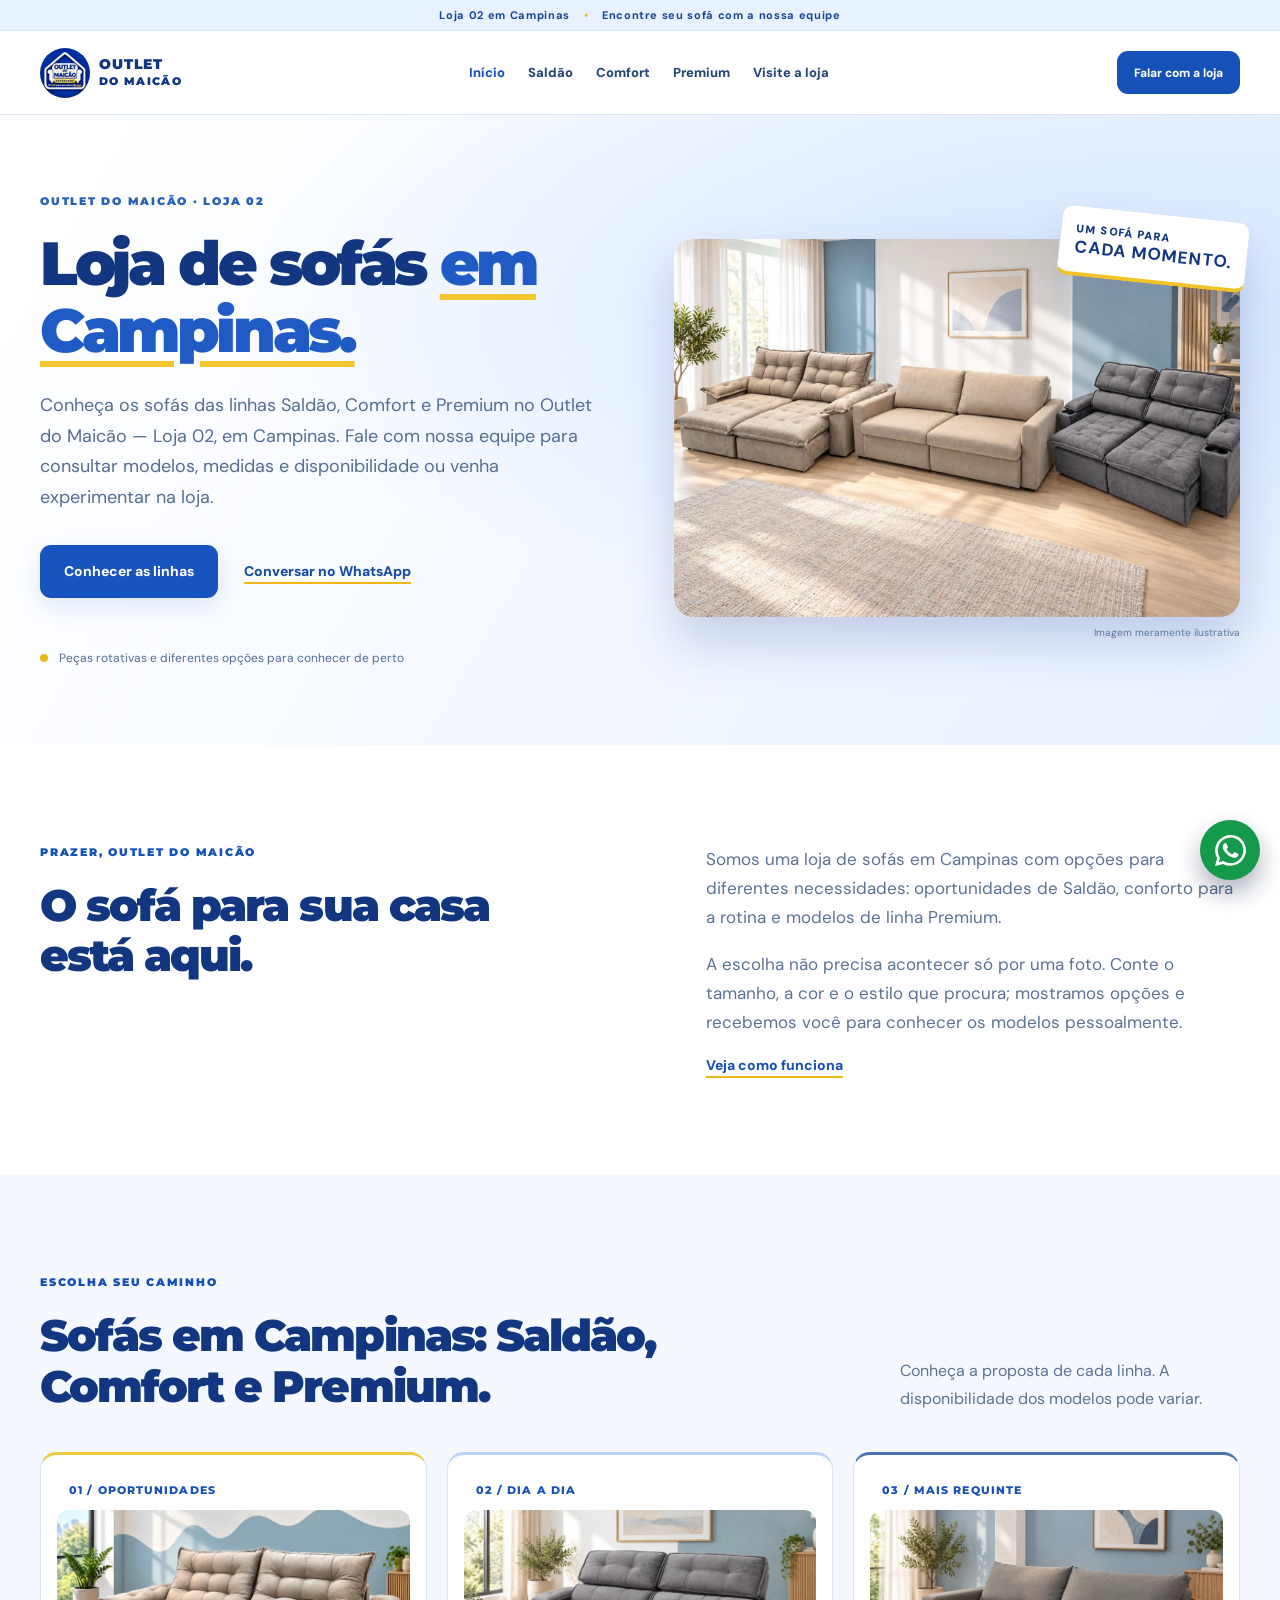
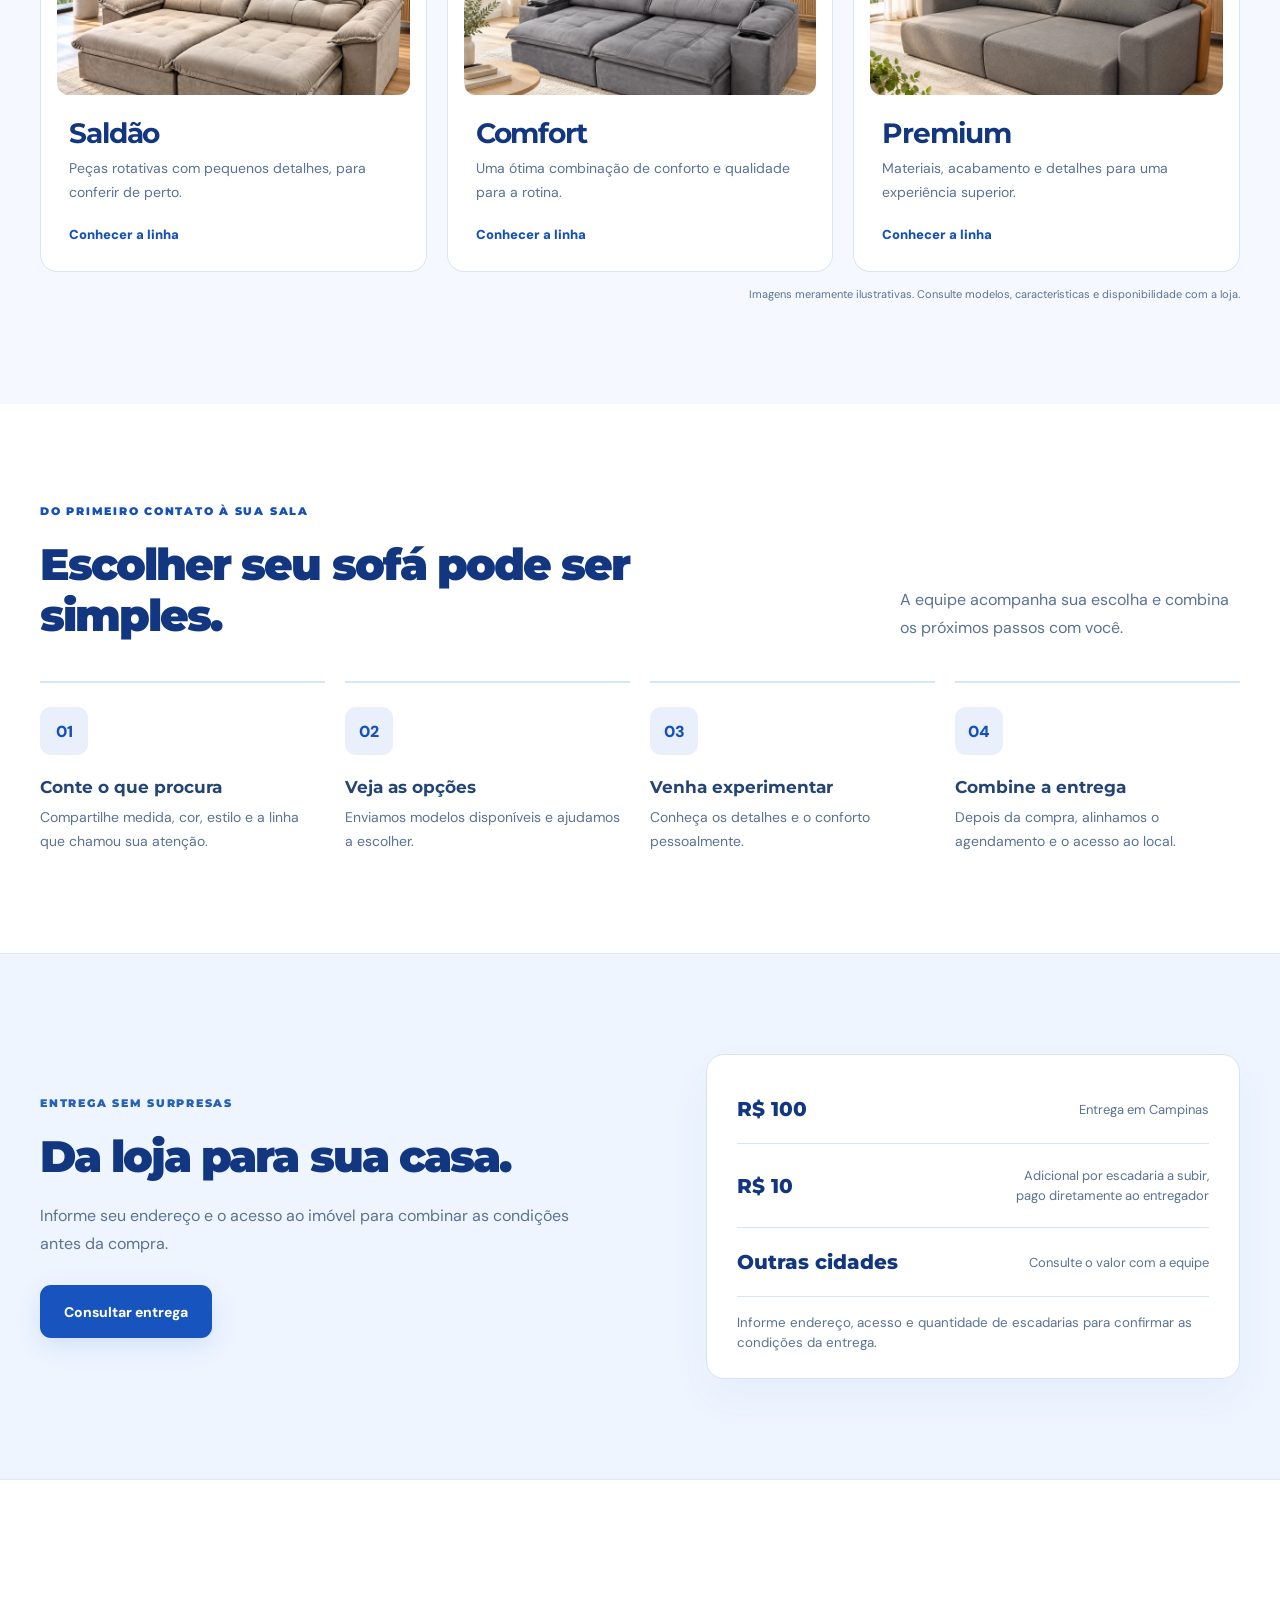
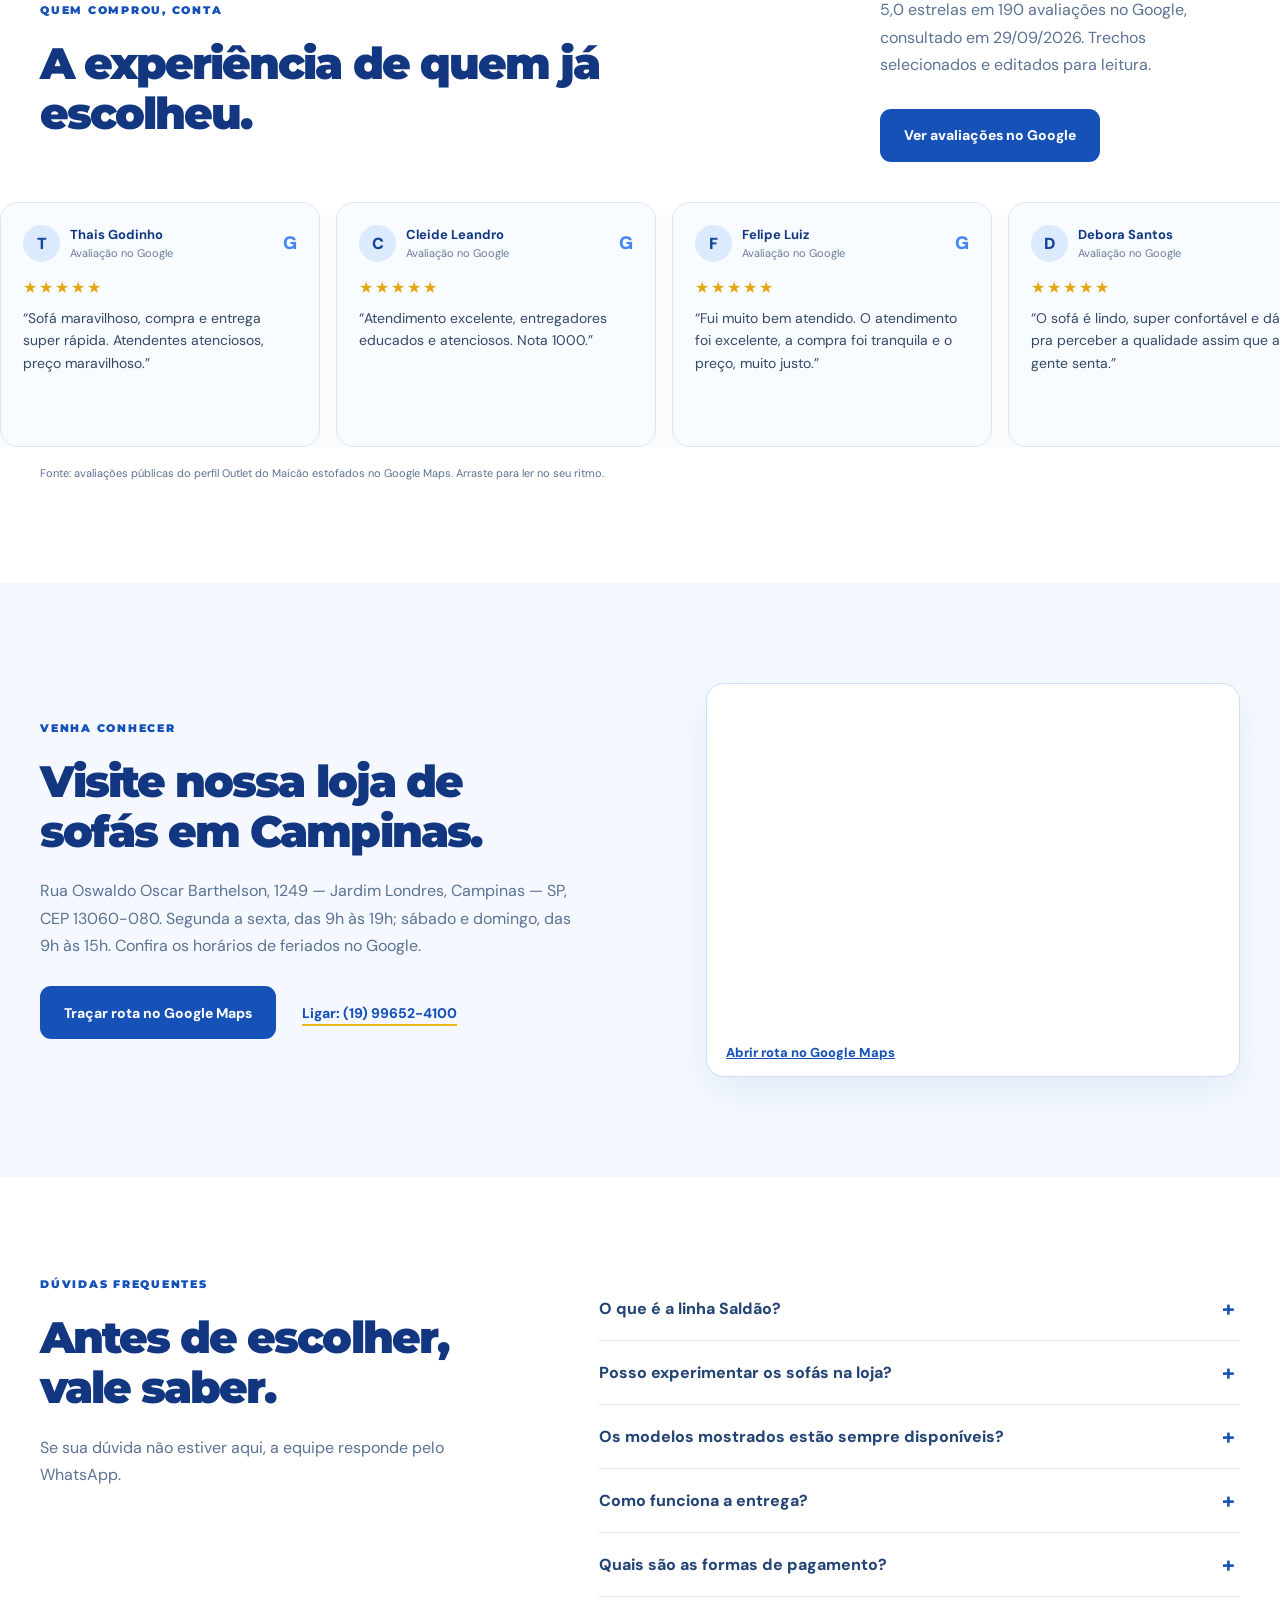
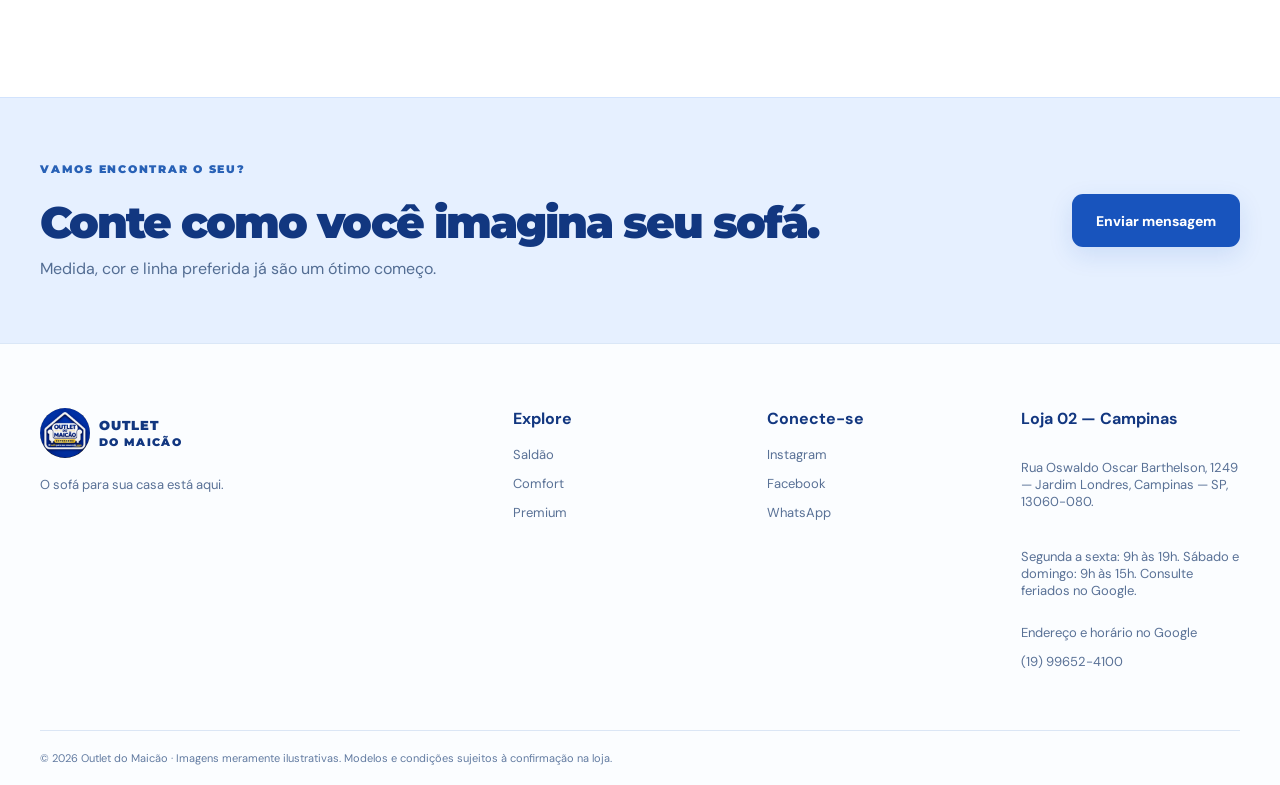
==== commit b12628a0: "Improve local SEO for Campinas store and sofa collections" ====
--- a/index.html
+++ b/index.html
@@ -1 +1 @@
-<!doctype html><html lang="pt-BR"><head><meta charset="utf-8"><meta name="viewport" content="width=device-width,initial-scale=1"><meta name="theme-color" content="#102c6b"><meta name="description" content="Conheça o Outlet do Maicão em Campinas: sofás de Saldão, Comfort e Premium. Visite a loja e fale com a equipe pelo WhatsApp."><title>Outlet do Maicão | O sofá para sua casa está aqui</title><link rel="icon" href="assets/logo-nova.jpg"><link rel="stylesheet" href="styles.css"><meta property="og:type" content="website"><meta property="og:title" content="Outlet do Maicão | O sofá para sua casa está aqui"><meta property="og:description" content="Conheça o Outlet do Maicão em Campinas: sofás de Saldão, Comfort e Premium. Visite a loja e fale com a equipe pelo WhatsApp."><meta property="og:image" content="https://outlet-do-maicao-2.vercel.app/assets/logo-nova.jpg"></head><body><div class="announcement">Loja 02 em Campinas <span>•</span> Encontre seu sofá com a nossa equipe</div><header class="site-header"><div class="container header-inner"><a class="brand" href="index.html" aria-label="Outlet do Maicão, início"><img src="assets/logo-nova.jpg" alt="" width="50" height="50"><span>OUTLET <small>DO MAICÃO</small></span></a><nav aria-label="Navegação principal"><a class="active" href="index.html">Início</a><a class="" href="saldao.html">Saldão</a><a class="" href="comfort.html">Comfort</a><a class="" href="premium.html">Premium</a><a class="" href="index.html#visite">Visite a loja</a></nav><a class="button header-button" href="https://wa.me/5519996524100?text=Ol%C3%A1%21%20Vim%20pelo%20site%20e%20quero%20ajuda%20para%20escolher%20um%20sof%C3%A1." target="_blank" rel="noopener">Falar com a loja </a></div></header><main><section class="hero"><div class="container hero-grid"><div class="hero-copy"><span class="eyebrow light">OUTLET DO MAICÃO · LOJA 02</span><h1>Seu próximo sofá começa com uma <em>boa escolha.</em></h1><p>Encontre a linha que combina com sua casa, seu jeito de usar e o que você procura investir. Nossa equipe ajuda você a escolher e experimentar na loja.</p><div class="actions"><a class="button white" href="#linhas">Conhecer as linhas </a><a class="text-link light-link" href="https://wa.me/5519996524100?text=Ol%C3%A1%21%20Vim%20pelo%20site%20e%20quero%20ajuda%20para%20escolher%20um%20sof%C3%A1." target="_blank" rel="noopener">Conversar no WhatsApp </a></div><div class="hero-note"><span class="note-dot"></span> Peças rotativas e diferentes opções para conhecer de perto</div></div><div class="hero-art photo-art"><div class="hero-art-label">UM SOFÁ PARA <strong>CADA MOMENTO.</strong></div><img src="assets/sofas-hero-reimaginados.webp" alt="Três sofás em ambiente claro, representando diferentes estilos disponíveis no Outlet do Maicão" width="1536" height="1024"><span class="illustrative">Imagem meramente ilustrativa</span></div></div></section><section class="section intro"><div class="container intro-grid"><div><span class="eyebrow">PRAZER, OUTLET DO MAICÃO</span><h2>O sofá para sua casa está aqui.</h2></div><div><p>Somos uma loja de sofás em Campinas com opções para diferentes necessidades: oportunidades de Saldão, conforto para a rotina e modelos de linha Premium.</p><p>A escolha não precisa acontecer só por uma foto. Conte o tamanho, a cor e o estilo que procura; mostramos opções e recebemos você para conhecer os modelos pessoalmente.</p><a class="text-link" href="#como-funciona">Veja como funciona </a></div></div></section><section class="section lines" id="linhas"><div class="container"><div class="section-head"><div><span class="eyebrow">ESCOLHA SEU CAMINHO</span><h2>Três linhas. Um sofá que faz sentido para você.</h2></div><p>Conheça a proposta de cada linha. A disponibilidade dos modelos pode variar.</p></div><div class="line-grid "><a class="line-card sale" href="saldao.html"><span class="line-no">01 / OPORTUNIDADES</span><div class="card-art"><img src="assets/linha-saldao.webp" alt="Sofá da linha Saldão reimaginado em ambiente claro" loading="lazy"></div><h3>Saldão</h3><p>Peças rotativas com pequenos detalhes, para conferir de perto.</p><span class="card-link">Conhecer a linha </span></a><a class="line-card comfort" href="comfort.html"><span class="line-no">02 / DIA A DIA</span><div class="card-art"><img src="assets/linha-comfort.webp" alt="Sofá da linha Comfort reimaginado em ambiente claro" loading="lazy"></div><h3>Comfort</h3><p>Uma ótima combinação de conforto e qualidade para a rotina.</p><span class="card-link">Conhecer a linha </span></a><a class="line-card premium" href="premium.html"><span class="line-no">03 / MAIS REQUINTE</span><div class="card-art"><img src="assets/linha-premium-v2.webp" alt="Sofá da linha Premium reimaginado em ambiente claro" loading="lazy"></div><h3>Premium</h3><p>Materiais, acabamento e detalhes para uma experiência superior.</p><span class="card-link">Conhecer a linha </span></a></div><p class="image-caption">Imagens meramente ilustrativas. Consulte modelos, características e disponibilidade com a loja.</p></div></section><section class="section steps" id="como-funciona"><div class="container"><div class="section-head"><div><span class="eyebrow">DO PRIMEIRO CONTATO À SUA SALA</span><h2>Escolher seu sofá pode ser simples.</h2></div><p>A equipe acompanha sua escolha e combina os próximos passos com você.</p></div><ol class="step-grid"><li><span>01</span><h3>Conte o que procura</h3><p>Compartilhe medida, cor, estilo e a linha que chamou sua atenção.</p></li><li><span>02</span><h3>Veja as opções</h3><p>Enviamos modelos disponíveis e ajudamos a escolher.</p></li><li><span>03</span><h3>Venha experimentar</h3><p>Conheça os detalhes e o conforto pessoalmente.</p></li><li><span>04</span><h3>Combine a entrega</h3><p>Depois da compra, alinhamos o agendamento e o acesso ao local.</p></li></ol></div></section><section class="section delivery" id="entrega"><div class="container delivery-grid"><div><span class="eyebrow light">ENTREGA SEM SURPRESAS</span><h2>Da loja para sua casa.</h2><p>Informe seu endereço e o acesso ao imóvel para combinar as condições antes da compra.</p><a class="button white" href="https://wa.me/5519996524100?text=Ol%C3%A1%21%20Quero%20consultar%20a%20entrega%20de%20um%20sof%C3%A1.%20Meu%20bairro%20%C3%A9%3A%20" target="_blank" rel="noopener">Consultar entrega </a></div><div class="delivery-box"><div><strong>R$ 100</strong><span>Entrega em Campinas</span></div><div><strong>R$ 10</strong><span>Adicional por escadaria a subir, pago diretamente ao entregador</span></div><div><strong>Outras cidades</strong><span>Consulte o valor com a equipe</span></div><small>Informe endereço, acesso e quantidade de escadarias para confirmar as condições da entrega.</small></div></div></section><section class="section reviews" id="avaliacoes"><div class="container"><div class="section-head reviews-head"><div><span class="eyebrow">QUEM COMPROU, CONTA</span><h2>A experiência de quem já escolheu.</h2></div><div><p>5,0 estrelas em 190 avaliações no Google, consultado em 29/09/2026. Trechos selecionados e editados para leitura.</p><a class="button primary" href="https://www.google.com/maps/place/Outlet+do+Maic%C3%A3o+estofados/@-22.9201181,-47.1138179,17z/data=!4m8!3m7!1s0x94c8c93dcca0d9c9:0x56b6540f0e5c46d!8m2!3d-22.9201181!4d-47.111243!9m1!1b1!16s%2Fg%2F11yhg1jf9j" target="_blank" rel="noopener">Ver avaliações no Google </a></div></div></div><div class="review-viewport" aria-label="Depoimentos de clientes"><div class="review-track"><div class="review-set"><article class="review-card"><div class="review-card-top"><span class="review-avatar" aria-hidden="true">T</span><div><strong>Thais Godinho</strong><small>Avaliação no Google</small></div><span class="review-google" aria-label="Google">G</span></div><div class="review-stars" aria-label="5 estrelas">★★★★★</div><p>“Sofá maravilhoso, compra e entrega super rápida. Atendentes atenciosos, preço maravilhoso.”</p></article><article class="review-card"><div class="review-card-top"><span class="review-avatar" aria-hidden="true">C</span><div><strong>Cleide Leandro</strong><small>Avaliação no Google</small></div><span class="review-google" aria-label="Google">G</span></div><div class="review-stars" aria-label="5 estrelas">★★★★★</div><p>“Atendimento excelente, entregadores educados e atenciosos. Nota 1000.”</p></article><article class="review-card"><div class="review-card-top"><span class="review-avatar" aria-hidden="true">F</span><div><strong>Felipe Luiz</strong><small>Avaliação no Google</small></div><span class="review-google" aria-label="Google">G</span></div><div class="review-stars" aria-label="5 estrelas">★★★★★</div><p>“Fui muito bem atendido. O atendimento foi excelente, a compra foi tranquila e o preço, muito justo.”</p></article><article class="review-card"><div class="review-card-top"><span class="review-avatar" aria-hidden="true">D</span><div><strong>Debora Santos</strong><small>Avaliação no Google</small></div><span class="review-google" aria-label="Google">G</span></div><div class="review-stars" aria-label="5 estrelas">★★★★★</div><p>“O sofá é lindo, super confortável e dá pra perceber a qualidade assim que a gente senta.”</p></article><article class="review-card"><div class="review-card-top"><span class="review-avatar" aria-hidden="true">E</span><div><strong>Edwin Medeiros</strong><small>Avaliação no Google</small></div><span class="review-google" aria-label="Google">G</span></div><div class="review-stars" aria-label="5 estrelas">★★★★★</div><p>“Fui bem atendido com minha família, com preços acessíveis. Super recomendo.”</p></article><article class="review-card"><div class="review-card-top"><span class="review-avatar" aria-hidden="true">I</span><div><strong>Isabel Marques</strong><small>Avaliação no Google</small></div><span class="review-google" aria-label="Google">G</span></div><div class="review-stars" aria-label="5 estrelas">★★★★★</div><p>“Eu amei a experiência em comprar o meu sofá aqui. Entrega super rápida, consegui tirar todas as minhas dúvidas.”</p></article><article class="review-card"><div class="review-card-top"><span class="review-avatar" aria-hidden="true">A</span><div><strong>Ariadinys Pimentel</strong><small>Avaliação no Google</small></div><span class="review-google" aria-label="Google">G</span></div><div class="review-stars" aria-label="5 estrelas">★★★★★</div><p>“Ótima loja, equipe super atenciosa. Precisava da entrega no mesmo dia e ele conseguiu alguém para entregar e montar.”</p></article><article class="review-card"><div class="review-card-top"><span class="review-avatar" aria-hidden="true">M</span><div><strong>Murillo Ferreira</strong><small>Avaliação no Google</small></div><span class="review-google" aria-label="Google">G</span></div><div class="review-stars" aria-label="5 estrelas">★★★★★</div><p>“Ótimo atendimento, entrega rápida. Estão de parabéns.”</p></article><article class="review-card"><div class="review-card-top"><span class="review-avatar" aria-hidden="true">D</span><div><strong>Deny Almeida</strong><small>Avaliação no Google</small></div><span class="review-google" aria-label="Google">G</span></div><div class="review-stars" aria-label="5 estrelas">★★★★★</div><p>“Produto de primeira, atendimento excelente. Satisfação total.”</p></article><article class="review-card"><div class="review-card-top"><span class="review-avatar" aria-hidden="true">K</span><div><strong>Karen Katiúscia</strong><small>Avaliação no Google</small></div><span class="review-google" aria-label="Google">G</span></div><div class="review-stars" aria-label="5 estrelas">★★★★★</div><p>“O melhor atendimento da cidade, e excelente qualidade!”</p></article><article class="review-card"><div class="review-card-top"><span class="review-avatar" aria-hidden="true">M</span><div><strong>Michael Oliveira</strong><small>Avaliação no Google</small></div><span class="review-google" aria-label="Google">G</span></div><div class="review-stars" aria-label="5 estrelas">★★★★★</div><p>“Simplesmente fantástico o atendimento e preços.”</p></article><article class="review-card"><div class="review-card-top"><span class="review-avatar" aria-hidden="true">B</span><div><strong>Brenda Vithienes Molina Fornazari</strong><small>Avaliação no Google</small></div><span class="review-google" aria-label="Google">G</span></div><div class="review-stars" aria-label="5 estrelas">★★★★★</div><p>“Sofá de muita qualidade, atendimento ótimo e extremamente paciente. Recomendo!”</p></article></div><div class="review-set" aria-hidden="true"><article class="review-card"><div class="review-card-top"><span class="review-avatar" aria-hidden="true">T</span><div><strong>Thais Godinho</strong><small>Avaliação no Google</small></div><span class="review-google" aria-label="Google">G</span></div><div class="review-stars" aria-label="5 estrelas">★★★★★</div><p>“Sofá maravilhoso, compra e entrega super rápida. Atendentes atenciosos, preço maravilhoso.”</p></article><article class="review-card"><div class="review-card-top"><span class="review-avatar" aria-hidden="true">C</span><div><strong>Cleide Leandro</strong><small>Avaliação no Google</small></div><span class="review-google" aria-label="Google">G</span></div><div class="review-stars" aria-label="5 estrelas">★★★★★</div><p>“Atendimento excelente, entregadores educados e atenciosos. Nota 1000.”</p></article><article class="review-card"><div class="review-card-top"><span class="review-avatar" aria-hidden="true">F</span><div><strong>Felipe Luiz</strong><small>Avaliação no Google</small></div><span class="review-google" aria-label="Google">G</span></div><div class="review-stars" aria-label="5 estrelas">★★★★★</div><p>“Fui muito bem atendido. O atendimento foi excelente, a compra foi tranquila e o preço, muito justo.”</p></article><article class="review-card"><div class="review-card-top"><span class="review-avatar" aria-hidden="true">D</span><div><strong>Debora Santos</strong><small>Avaliação no Google</small></div><span class="review-google" aria-label="Google">G</span></div><div class="review-stars" aria-label="5 estrelas">★★★★★</div><p>“O sofá é lindo, super confortável e dá pra perceber a qualidade assim que a gente senta.”</p></article><article class="review-card"><div class="review-card-top"><span class="review-avatar" aria-hidden="true">E</span><div><strong>Edwin Medeiros</strong><small>Avaliação no Google</small></div><span class="review-google" aria-label="Google">G</span></div><div class="review-stars" aria-label="5 estrelas">★★★★★</div><p>“Fui bem atendido com minha família, com preços acessíveis. Super recomendo.”</p></article><article class="review-card"><div class="review-card-top"><span class="review-avatar" aria-hidden="true">I</span><div><strong>Isabel Marques</strong><small>Avaliação no Google</small></div><span class="review-google" aria-label="Google">G</span></div><div class="review-stars" aria-label="5 estrelas">★★★★★</div><p>“Eu amei a experiência em comprar o meu sofá aqui. Entrega super rápida, consegui tirar todas as minhas dúvidas.”</p></article><article class="review-card"><div class="review-card-top"><span class="review-avatar" aria-hidden="true">A</span><div><strong>Ariadinys Pimentel</strong><small>Avaliação no Google</small></div><span class="review-google" aria-label="Google">G</span></div><div class="review-stars" aria-label="5 estrelas">★★★★★</div><p>“Ótima loja, equipe super atenciosa. Precisava da entrega no mesmo dia e ele conseguiu alguém para entregar e montar.”</p></article><article class="review-card"><div class="review-card-top"><span class="review-avatar" aria-hidden="true">M</span><div><strong>Murillo Ferreira</strong><small>Avaliação no Google</small></div><span class="review-google" aria-label="Google">G</span></div><div class="review-stars" aria-label="5 estrelas">★★★★★</div><p>“Ótimo atendimento, entrega rápida. Estão de parabéns.”</p></article><article class="review-card"><div class="review-card-top"><span class="review-avatar" aria-hidden="true">D</span><div><strong>Deny Almeida</strong><small>Avaliação no Google</small></div><span class="review-google" aria-label="Google">G</span></div><div class="review-stars" aria-label="5 estrelas">★★★★★</div><p>“Produto de primeira, atendimento excelente. Satisfação total.”</p></article><article class="review-card"><div class="review-card-top"><span class="review-avatar" aria-hidden="true">K</span><div><strong>Karen Katiúscia</strong><small>Avaliação no Google</small></div><span class="review-google" aria-label="Google">G</span></div><div class="review-stars" aria-label="5 estrelas">★★★★★</div><p>“O melhor atendimento da cidade, e excelente qualidade!”</p></article><article class="review-card"><div class="review-card-top"><span class="review-avatar" aria-hidden="true">M</span><div><strong>Michael Oliveira</strong><small>Avaliação no Google</small></div><span class="review-google" aria-label="Google">G</span></div><div class="review-stars" aria-label="5 estrelas">★★★★★</div><p>“Simplesmente fantástico o atendimento e preços.”</p></article><article class="review-card"><div class="review-card-top"><span class="review-avatar" aria-hidden="true">B</span><div><strong>Brenda Vithienes Molina Fornazari</strong><small>Avaliação no Google</small></div><span class="review-google" aria-label="Google">G</span></div><div class="review-stars" aria-label="5 estrelas">★★★★★</div><p>“Sofá de muita qualidade, atendimento ótimo e extremamente paciente. Recomendo!”</p></article></div></div></div><div class="container"><p class="review-source">Fonte: avaliações públicas do perfil Outlet do Maicão estofados no Google Maps. Arraste para ler no seu ritmo.</p></div></section><section class="section visit" id="visite"><div class="container visit-grid"><div><span class="eyebrow">VENHA CONHECER</span><h2>Seu sofá pode estar esperando na loja.</h2><p>Rua Oswaldo Oscar Barthelson, 1249, Jardim Londres, Campinas, SP. Confira o horário atualizado antes de vir.</p><div class="actions"><a class="button primary" href="https://www.google.com/maps/dir/?api=1&destination=-22.9201181%2C-47.111243" target="_blank" rel="noopener">Traçar rota no Google Maps </a><a class="text-link" href="tel:+5519996524100">Ligar: (19) 99652-4100</a></div></div><div class="map-frame"><iframe title="Mapa do Google: Outlet do Maicão, Jardim Londres, Campinas" src="https://www.google.com/maps/embed?pb=!1m18!1m12!1m3!1d3674.8170448754936!2d-47.113817924689336!3d-22.92011807924574!2m3!1f0!2f0!3f0!3m2!1i1024!2i768!4f13.1!3m3!1m2!1s0x94c8c93dcca0d9c9%3A0x56b6540f0e5c46d!2sOutlet%20do%20Maic%C3%A3o%20estofados!5e0!3m2!1spt-BR!2suk!4v1790688315286!5m2!1spt-BR!2suk" loading="lazy" referrerpolicy="no-referrer-when-downgrade" allowfullscreen></iframe><a href="https://www.google.com/maps/dir/?api=1&destination=-22.9201181%2C-47.111243" target="_blank" rel="noopener">Abrir rota no Google Maps</a></div></div></section><section class="section faq" id="duvidas"><div class="container faq-grid"><div><span class="eyebrow">DÚVIDAS FREQUENTES</span><h2>Antes de escolher, vale saber.</h2><p>Se sua dúvida não estiver aqui, a equipe responde pelo WhatsApp.</p></div><div class="faq-list"><details><summary>O que é a linha Saldão?</summary><p>São oportunidades de peças com pequenos detalhes e alta rotatividade. Consulte a equipe sobre a condição da peça específica antes de comprar.</p></details><details><summary>Posso experimentar os sofás na loja?</summary><p>Sim. A visita ajuda a conferir conforto, acabamento e medidas. Consulte o horário atualizado no Google.</p></details><details><summary>Os modelos mostrados estão sempre disponíveis?</summary><p>Não necessariamente. Eles exemplificam as linhas; peças, cores e medidas podem mudar. Confirme pelo WhatsApp.</p></details><details><summary>Como funciona a entrega?</summary><p>Em Campinas, a entrega custa R$ 100. Há adicional de R$ 10 por escadaria a subir, pago diretamente ao entregador. Para outras cidades, consulte a equipe.</p></details><details><summary>Quais são as formas de pagamento?</summary><p>A loja atende por cartão ou Pix. Confira as condições válidas para o modelo escolhido com a equipe.</p></details></div></div></section><section class="final-cta"><div class="container final-inner"><div><span class="eyebrow light">VAMOS ENCONTRAR O SEU?</span><h2>Conte como você imagina seu sofá.</h2><p>Medida, cor e linha preferida já são um ótimo começo.</p></div><a class="button white" href="https://wa.me/5519996524100?text=Ol%C3%A1%21%20Vim%20pelo%20site.%20Procuro%20um%20sof%C3%A1%20com%20estas%20caracter%C3%ADsticas%3A%20tamanho%2C%20cor%20e%20linha%20de%20interesse%3A%20" target="_blank" rel="noopener">Enviar mensagem </a></div></section></main><footer class="footer"><div class="container footer-grid"><div><a class="brand" href="index.html"><img src="assets/logo-nova.jpg" alt="" width="48" height="48"><span>OUTLET <small>DO MAICÃO</small></span></a><p>O sofá para sua casa está aqui.</p></div><div><strong>Explore</strong><a href="saldao.html">Saldão</a><a href="comfort.html">Comfort</a><a href="premium.html">Premium</a></div><div><strong>Conecte-se</strong><a href="https://www.instagram.com/outlet.domaicao_02/" target="_blank" rel="noopener">Instagram</a><a href="https://www.facebook.com/profile.php?id=61588798613067&amp;locale=pt_BR" target="_blank" rel="noopener">Facebook</a><a href="https://wa.me/5519996524100" target="_blank" rel="noopener">WhatsApp</a></div><div><strong>Loja 02</strong><a href="https://www.google.com/maps/dir/?api=1&destination=-22.9201181%2C-47.111243" target="_blank" rel="noopener">Endereço e horário no Google</a><a href="tel:+5519996524100">(19) 99652-4100</a></div></div><div class="container footer-bottom">© 2026 Outlet do Maicão · Imagens meramente ilustrativas. Modelos e condições sujeitos à confirmação na loja.</div></footer><a class="floating-cta" href="https://wa.me/5519996524100?text=Ol%C3%A1%21%20Vim%20pelo%20site%20e%20quero%20ajuda%20para%20escolher%20um%20sof%C3%A1." target="_blank" rel="noopener" aria-label="Falar no WhatsApp"><svg class="whatsapp-icon" viewBox="0 0 24 24" aria-hidden="true" fill="currentColor"><path d="M20.52 3.48A11.85 11.85 0 0 0 12.05 0C5.47 0 .12 5.35.12 11.93c0 2.1.55 4.15 1.6 5.96L.02 24l6.25-1.64a11.93 11.93 0 0 0 5.77 1.47h.01c6.58 0 11.93-5.35 11.93-11.93 0-3.19-1.24-6.18-3.46-8.42ZM12.05 21.8a9.9 9.9 0 0 1-5.04-1.38l-.36-.21-3.71.97.99-3.62-.23-.37a9.9 9.9 0 1 1 8.35 4.61Zm5.43-7.42c-.3-.15-1.76-.87-2.03-.97-.27-.1-.47-.15-.67.15-.2.3-.77.97-.94 1.17-.17.2-.35.22-.65.07-.3-.15-1.26-.46-2.41-1.49-.89-.79-1.5-1.77-1.67-2.07-.17-.3-.02-.46.13-.61.13-.13.3-.35.45-.52.15-.17.2-.3.3-.5.1-.2.05-.37-.02-.52-.08-.15-.67-1.62-.92-2.21-.24-.58-.48-.5-.67-.51h-.57c-.2 0-.52.07-.8.37-.27.3-1.04 1.02-1.04 2.49s1.07 2.89 1.21 3.09c.15.2 2.1 3.2 5.1 4.49.71.31 1.27.49 1.7.62.71.23 1.36.2 1.87.12.57-.09 1.76-.72 2.01-1.42.25-.7.25-1.29.17-1.42-.07-.12-.27-.2-.57-.35Z"/></svg></a></body></html>+<!doctype html><html lang="pt-BR"><head><meta charset="utf-8"><meta name="viewport" content="width=device-width,initial-scale=1"><meta name="theme-color" content="#102c6b"><meta name="description" content="Loja de sofás no Jardim Londres, Campinas. Conheça as linhas Saldão, Comfort e Premium do Outlet do Maicão e consulte modelos pelo WhatsApp."><title>Loja de Sofás em Campinas | Outlet do Maicão</title><link rel="icon" href="assets/logo-nova.jpg"><link rel="stylesheet" href="styles.css"><meta property="og:type" content="website"><meta property="og:title" content="Loja de Sofás em Campinas | Outlet do Maicão"><meta property="og:description" content="Loja de sofás no Jardim Londres, Campinas. Conheça as linhas Saldão, Comfort e Premium do Outlet do Maicão e consulte modelos pelo WhatsApp."><meta property="og:image" content="https://outlet-do-maicao-2.vercel.app/assets/logo-nova.jpg"><script defer src="assets/meta-tracking.js"></script><link rel="canonical" href="https://outlet-do-maicao-2.vercel.app/"><meta property="og:url" content="https://outlet-do-maicao-2.vercel.app/"><meta property="og:locale" content="pt_BR"><script type="application/ld+json">{"@context": "https://schema.org", "@type": "FurnitureStore", "@id": "https://outlet-do-maicao-2.vercel.app/#loja", "name": "Outlet do Maicão estofados", "url": "https://outlet-do-maicao-2.vercel.app/", "telephone": "+5519996524100", "logo": "https://outlet-do-maicao-2.vercel.app/assets/logo-nova.jpg", "address": {"@type": "PostalAddress", "streetAddress": "Rua Oswaldo Oscar Barthelson, 1249 - Jardim Londres", "addressLocality": "Campinas", "addressRegion": "SP", "postalCode": "13060-080", "addressCountry": "BR"}, "geo": {"@type": "GeoCoordinates", "latitude": -22.9201181, "longitude": -47.111243}, "hasMap": "https://maps.app.goo.gl/7gYmTnU8ktPgqgk9A", "sameAs": ["https://www.instagram.com/outlet.domaicao_02/", "https://www.facebook.com/profile.php?id=61588798613067"], "openingHoursSpecification": [{"@type": "OpeningHoursSpecification", "dayOfWeek": ["Monday", "Tuesday", "Wednesday", "Thursday", "Friday"], "opens": "09:00", "closes": "19:00"}, {"@type": "OpeningHoursSpecification", "dayOfWeek": ["Saturday", "Sunday"], "opens": "09:00", "closes": "15:00"}]}</script></head><body><noscript><img height="1" width="1" style="display:none" alt="" src="https://www.facebook.com/tr?id=1832634061075614&amp;ev=PageView&amp;noscript=1"></noscript><div class="announcement">Loja 02 em Campinas <span>•</span> Encontre seu sofá com a nossa equipe</div><header class="site-header"><div class="container header-inner"><a class="brand" href="/" aria-label="Outlet do Maicão, início"><img src="assets/logo-nova.jpg" alt="" width="50" height="50"><span>OUTLET <small>DO MAICÃO</small></span></a><nav class="desktop-nav" aria-label="Navegação principal"><a class="active" href="/">Início</a><a class="" href="saldao.html">Saldão</a><a class="" href="comfort.html">Comfort</a><a class="" href="premium.html">Premium</a><a class="" href="/#visite">Visite a loja</a></nav><details class="mobile-menu"><summary aria-label="Menu de navegação"><span class="menu-bars" aria-hidden="true"><i></i><i></i><i></i></span></summary><nav aria-label="Navegação no celular"><a class="active" href="/" onclick="this.closest('details').open=false">Início</a><a class="" href="saldao.html" onclick="this.closest('details').open=false">Saldão</a><a class="" href="comfort.html" onclick="this.closest('details').open=false">Comfort</a><a class="" href="premium.html" onclick="this.closest('details').open=false">Premium</a><a class="" href="/#visite" onclick="this.closest('details').open=false">Visite a loja</a></nav></details><a class="button header-button" href="https://wa.me/5519996524100?text=Ol%C3%A1%21%20Vim%20pelo%20site%20e%20quero%20ajuda%20para%20escolher%20um%20sof%C3%A1." target="_blank" rel="noopener">Falar com a loja </a></div></header><main><section class="hero"><div class="container hero-grid"><div class="hero-copy"><span class="eyebrow light">OUTLET DO MAICÃO · LOJA 02</span><h1>Loja de sofás <em>em Campinas.</em></h1><p>Conheça os sofás das linhas Saldão, Comfort e Premium no Outlet do Maicão — Loja 02, em Campinas. Fale com nossa equipe para consultar modelos, medidas e disponibilidade ou venha experimentar na loja.</p><div class="actions"><a class="button white" href="#linhas">Conhecer as linhas </a><a class="text-link light-link" href="https://wa.me/5519996524100?text=Ol%C3%A1%21%20Vim%20pelo%20site%20e%20quero%20ajuda%20para%20escolher%20um%20sof%C3%A1." target="_blank" rel="noopener">Conversar no WhatsApp </a></div><div class="hero-note"><span class="note-dot"></span> Peças rotativas e diferentes opções para conhecer de perto</div></div><div class="hero-art photo-art"><div class="hero-art-label">UM SOFÁ PARA <strong>CADA MOMENTO.</strong></div><img src="assets/sofas-hero-reimaginados.webp" alt="Três sofás em ambiente claro, representando diferentes estilos disponíveis no Outlet do Maicão" width="1536" height="1024"><span class="illustrative">Imagem meramente ilustrativa</span></div></div></section><section class="section intro"><div class="container intro-grid"><div><span class="eyebrow">PRAZER, OUTLET DO MAICÃO</span><h2>O sofá para sua casa está aqui.</h2></div><div><p>Somos uma loja de sofás em Campinas com opções para diferentes necessidades: oportunidades de Saldão, conforto para a rotina e modelos de linha Premium.</p><p>A escolha não precisa acontecer só por uma foto. Conte o tamanho, a cor e o estilo que procura; mostramos opções e recebemos você para conhecer os modelos pessoalmente.</p><a class="text-link" href="#como-funciona">Veja como funciona </a></div></div></section><section class="section lines" id="linhas"><div class="container"><div class="section-head"><div><span class="eyebrow">ESCOLHA SEU CAMINHO</span><h2>Sofás em Campinas: Saldão, Comfort e Premium.</h2></div><p>Conheça a proposta de cada linha. A disponibilidade dos modelos pode variar.</p></div><div class="line-grid "><a class="line-card sale" href="saldao.html"><span class="line-no">01 / OPORTUNIDADES</span><div class="card-art"><img src="assets/linha-saldao.webp" alt="Sofá da linha Saldão reimaginado em ambiente claro" loading="lazy"></div><h3>Saldão</h3><p>Peças rotativas com pequenos detalhes, para conferir de perto.</p><span class="card-link">Conhecer a linha </span></a><a class="line-card comfort" href="comfort.html"><span class="line-no">02 / DIA A DIA</span><div class="card-art"><img src="assets/linha-comfort.webp" alt="Sofá da linha Comfort reimaginado em ambiente claro" loading="lazy"></div><h3>Comfort</h3><p>Uma ótima combinação de conforto e qualidade para a rotina.</p><span class="card-link">Conhecer a linha </span></a><a class="line-card premium" href="premium.html"><span class="line-no">03 / MAIS REQUINTE</span><div class="card-art"><img src="assets/linha-premium-v2.webp" alt="Sofá da linha Premium reimaginado em ambiente claro" loading="lazy"></div><h3>Premium</h3><p>Materiais, acabamento e detalhes para uma experiência superior.</p><span class="card-link">Conhecer a linha </span></a></div><p class="image-caption">Imagens meramente ilustrativas. Consulte modelos, características e disponibilidade com a loja.</p></div></section><section class="section steps" id="como-funciona"><div class="container"><div class="section-head"><div><span class="eyebrow">DO PRIMEIRO CONTATO À SUA SALA</span><h2>Escolher seu sofá pode ser simples.</h2></div><p>A equipe acompanha sua escolha e combina os próximos passos com você.</p></div><ol class="step-grid"><li><span>01</span><h3>Conte o que procura</h3><p>Compartilhe medida, cor, estilo e a linha que chamou sua atenção.</p></li><li><span>02</span><h3>Veja as opções</h3><p>Enviamos modelos disponíveis e ajudamos a escolher.</p></li><li><span>03</span><h3>Venha experimentar</h3><p>Conheça os detalhes e o conforto pessoalmente.</p></li><li><span>04</span><h3>Combine a entrega</h3><p>Depois da compra, alinhamos o agendamento e o acesso ao local.</p></li></ol></div></section><section class="section delivery" id="entrega"><div class="container delivery-grid"><div><span class="eyebrow light">ENTREGA SEM SURPRESAS</span><h2>Da loja para sua casa.</h2><p>Informe seu endereço e o acesso ao imóvel para combinar as condições antes da compra.</p><a class="button white" href="https://wa.me/5519996524100?text=Ol%C3%A1%21%20Quero%20consultar%20a%20entrega%20de%20um%20sof%C3%A1.%20Meu%20bairro%20%C3%A9%3A%20" target="_blank" rel="noopener">Consultar entrega </a></div><div class="delivery-box"><div><strong>R$ 100</strong><span>Entrega em Campinas</span></div><div><strong>R$ 10</strong><span>Adicional por escadaria a subir, pago diretamente ao entregador</span></div><div><strong>Outras cidades</strong><span>Consulte o valor com a equipe</span></div><small>Informe endereço, acesso e quantidade de escadarias para confirmar as condições da entrega.</small></div></div></section><section class="section reviews" id="avaliacoes"><div class="container"><div class="section-head reviews-head"><div><span class="eyebrow">QUEM COMPROU, CONTA</span><h2>A experiência de quem já escolheu.</h2></div><div><p>5,0 estrelas em 190 avaliações no Google, consultado em 29/09/2026. Trechos selecionados e editados para leitura.</p><a class="button primary" href="https://www.google.com/maps/place/Outlet+do+Maic%C3%A3o+estofados/@-22.9201181,-47.1138179,17z/data=!4m8!3m7!1s0x94c8c93dcca0d9c9:0x56b6540f0e5c46d!8m2!3d-22.9201181!4d-47.111243!9m1!1b1!16s%2Fg%2F11yhg1jf9j" target="_blank" rel="noopener">Ver avaliações no Google </a></div></div></div><div class="review-viewport" aria-label="Depoimentos de clientes"><div class="review-track"><div class="review-set"><article class="review-card"><div class="review-card-top"><span class="review-avatar" aria-hidden="true">T</span><div><strong>Thais Godinho</strong><small>Avaliação no Google</small></div><span class="review-google" aria-label="Google">G</span></div><div class="review-stars" aria-label="5 estrelas">★★★★★</div><p>“Sofá maravilhoso, compra e entrega super rápida. Atendentes atenciosos, preço maravilhoso.”</p></article><article class="review-card"><div class="review-card-top"><span class="review-avatar" aria-hidden="true">C</span><div><strong>Cleide Leandro</strong><small>Avaliação no Google</small></div><span class="review-google" aria-label="Google">G</span></div><div class="review-stars" aria-label="5 estrelas">★★★★★</div><p>“Atendimento excelente, entregadores educados e atenciosos. Nota 1000.”</p></article><article class="review-card"><div class="review-card-top"><span class="review-avatar" aria-hidden="true">F</span><div><strong>Felipe Luiz</strong><small>Avaliação no Google</small></div><span class="review-google" aria-label="Google">G</span></div><div class="review-stars" aria-label="5 estrelas">★★★★★</div><p>“Fui muito bem atendido. O atendimento foi excelente, a compra foi tranquila e o preço, muito justo.”</p></article><article class="review-card"><div class="review-card-top"><span class="review-avatar" aria-hidden="true">D</span><div><strong>Debora Santos</strong><small>Avaliação no Google</small></div><span class="review-google" aria-label="Google">G</span></div><div class="review-stars" aria-label="5 estrelas">★★★★★</div><p>“O sofá é lindo, super confortável e dá pra perceber a qualidade assim que a gente senta.”</p></article><article class="review-card"><div class="review-card-top"><span class="review-avatar" aria-hidden="true">E</span><div><strong>Edwin Medeiros</strong><small>Avaliação no Google</small></div><span class="review-google" aria-label="Google">G</span></div><div class="review-stars" aria-label="5 estrelas">★★★★★</div><p>“Fui bem atendido com minha família, com preços acessíveis. Super recomendo.”</p></article><article class="review-card"><div class="review-card-top"><span class="review-avatar" aria-hidden="true">I</span><div><strong>Isabel Marques</strong><small>Avaliação no Google</small></div><span class="review-google" aria-label="Google">G</span></div><div class="review-stars" aria-label="5 estrelas">★★★★★</div><p>“Eu amei a experiência em comprar o meu sofá aqui. Entrega super rápida, consegui tirar todas as minhas dúvidas.”</p></article><article class="review-card"><div class="review-card-top"><span class="review-avatar" aria-hidden="true">A</span><div><strong>Ariadinys Pimentel</strong><small>Avaliação no Google</small></div><span class="review-google" aria-label="Google">G</span></div><div class="review-stars" aria-label="5 estrelas">★★★★★</div><p>“Ótima loja, equipe super atenciosa. Precisava da entrega no mesmo dia e ele conseguiu alguém para entregar e montar.”</p></article><article class="review-card"><div class="review-card-top"><span class="review-avatar" aria-hidden="true">M</span><div><strong>Murillo Ferreira</strong><small>Avaliação no Google</small></div><span class="review-google" aria-label="Google">G</span></div><div class="review-stars" aria-label="5 estrelas">★★★★★</div><p>“Ótimo atendimento, entrega rápida. Estão de parabéns.”</p></article><article class="review-card"><div class="review-card-top"><span class="review-avatar" aria-hidden="true">D</span><div><strong>Deny Almeida</strong><small>Avaliação no Google</small></div><span class="review-google" aria-label="Google">G</span></div><div class="review-stars" aria-label="5 estrelas">★★★★★</div><p>“Produto de primeira, atendimento excelente. Satisfação total.”</p></article><article class="review-card"><div class="review-card-top"><span class="review-avatar" aria-hidden="true">K</span><div><strong>Karen Katiúscia</strong><small>Avaliação no Google</small></div><span class="review-google" aria-label="Google">G</span></div><div class="review-stars" aria-label="5 estrelas">★★★★★</div><p>“O melhor atendimento da cidade, e excelente qualidade!”</p></article><article class="review-card"><div class="review-card-top"><span class="review-avatar" aria-hidden="true">M</span><div><strong>Michael Oliveira</strong><small>Avaliação no Google</small></div><span class="review-google" aria-label="Google">G</span></div><div class="review-stars" aria-label="5 estrelas">★★★★★</div><p>“Simplesmente fantástico o atendimento e preços.”</p></article><article class="review-card"><div class="review-card-top"><span class="review-avatar" aria-hidden="true">B</span><div><strong>Brenda Vithienes Molina Fornazari</strong><small>Avaliação no Google</small></div><span class="review-google" aria-label="Google">G</span></div><div class="review-stars" aria-label="5 estrelas">★★★★★</div><p>“Sofá de muita qualidade, atendimento ótimo e extremamente paciente. Recomendo!”</p></article></div><div class="review-set" aria-hidden="true"><article class="review-card"><div class="review-card-top"><span class="review-avatar" aria-hidden="true">T</span><div><strong>Thais Godinho</strong><small>Avaliação no Google</small></div><span class="review-google" aria-label="Google">G</span></div><div class="review-stars" aria-label="5 estrelas">★★★★★</div><p>“Sofá maravilhoso, compra e entrega super rápida. Atendentes atenciosos, preço maravilhoso.”</p></article><article class="review-card"><div class="review-card-top"><span class="review-avatar" aria-hidden="true">C</span><div><strong>Cleide Leandro</strong><small>Avaliação no Google</small></div><span class="review-google" aria-label="Google">G</span></div><div class="review-stars" aria-label="5 estrelas">★★★★★</div><p>“Atendimento excelente, entregadores educados e atenciosos. Nota 1000.”</p></article><article class="review-card"><div class="review-card-top"><span class="review-avatar" aria-hidden="true">F</span><div><strong>Felipe Luiz</strong><small>Avaliação no Google</small></div><span class="review-google" aria-label="Google">G</span></div><div class="review-stars" aria-label="5 estrelas">★★★★★</div><p>“Fui muito bem atendido. O atendimento foi excelente, a compra foi tranquila e o preço, muito justo.”</p></article><article class="review-card"><div class="review-card-top"><span class="review-avatar" aria-hidden="true">D</span><div><strong>Debora Santos</strong><small>Avaliação no Google</small></div><span class="review-google" aria-label="Google">G</span></div><div class="review-stars" aria-label="5 estrelas">★★★★★</div><p>“O sofá é lindo, super confortável e dá pra perceber a qualidade assim que a gente senta.”</p></article><article class="review-card"><div class="review-card-top"><span class="review-avatar" aria-hidden="true">E</span><div><strong>Edwin Medeiros</strong><small>Avaliação no Google</small></div><span class="review-google" aria-label="Google">G</span></div><div class="review-stars" aria-label="5 estrelas">★★★★★</div><p>“Fui bem atendido com minha família, com preços acessíveis. Super recomendo.”</p></article><article class="review-card"><div class="review-card-top"><span class="review-avatar" aria-hidden="true">I</span><div><strong>Isabel Marques</strong><small>Avaliação no Google</small></div><span class="review-google" aria-label="Google">G</span></div><div class="review-stars" aria-label="5 estrelas">★★★★★</div><p>“Eu amei a experiência em comprar o meu sofá aqui. Entrega super rápida, consegui tirar todas as minhas dúvidas.”</p></article><article class="review-card"><div class="review-card-top"><span class="review-avatar" aria-hidden="true">A</span><div><strong>Ariadinys Pimentel</strong><small>Avaliação no Google</small></div><span class="review-google" aria-label="Google">G</span></div><div class="review-stars" aria-label="5 estrelas">★★★★★</div><p>“Ótima loja, equipe super atenciosa. Precisava da entrega no mesmo dia e ele conseguiu alguém para entregar e montar.”</p></article><article class="review-card"><div class="review-card-top"><span class="review-avatar" aria-hidden="true">M</span><div><strong>Murillo Ferreira</strong><small>Avaliação no Google</small></div><span class="review-google" aria-label="Google">G</span></div><div class="review-stars" aria-label="5 estrelas">★★★★★</div><p>“Ótimo atendimento, entrega rápida. Estão de parabéns.”</p></article><article class="review-card"><div class="review-card-top"><span class="review-avatar" aria-hidden="true">D</span><div><strong>Deny Almeida</strong><small>Avaliação no Google</small></div><span class="review-google" aria-label="Google">G</span></div><div class="review-stars" aria-label="5 estrelas">★★★★★</div><p>“Produto de primeira, atendimento excelente. Satisfação total.”</p></article><article class="review-card"><div class="review-card-top"><span class="review-avatar" aria-hidden="true">K</span><div><strong>Karen Katiúscia</strong><small>Avaliação no Google</small></div><span class="review-google" aria-label="Google">G</span></div><div class="review-stars" aria-label="5 estrelas">★★★★★</div><p>“O melhor atendimento da cidade, e excelente qualidade!”</p></article><article class="review-card"><div class="review-card-top"><span class="review-avatar" aria-hidden="true">M</span><div><strong>Michael Oliveira</strong><small>Avaliação no Google</small></div><span class="review-google" aria-label="Google">G</span></div><div class="review-stars" aria-label="5 estrelas">★★★★★</div><p>“Simplesmente fantástico o atendimento e preços.”</p></article><article class="review-card"><div class="review-card-top"><span class="review-avatar" aria-hidden="true">B</span><div><strong>Brenda Vithienes Molina Fornazari</strong><small>Avaliação no Google</small></div><span class="review-google" aria-label="Google">G</span></div><div class="review-stars" aria-label="5 estrelas">★★★★★</div><p>“Sofá de muita qualidade, atendimento ótimo e extremamente paciente. Recomendo!”</p></article></div></div></div><div class="container"><p class="review-source">Fonte: avaliações públicas do perfil Outlet do Maicão estofados no Google Maps. Arraste para ler no seu ritmo.</p></div></section><section class="section visit" id="visite"><div class="container visit-grid"><div><span class="eyebrow">VENHA CONHECER</span><h2>Visite nossa loja de sofás em Campinas.</h2><p>Rua Oswaldo Oscar Barthelson, 1249 — Jardim Londres, Campinas — SP, CEP 13060-080. Segunda a sexta, das 9h às 19h; sábado e domingo, das 9h às 15h. Confira os horários de feriados no Google.</p><div class="actions"><a class="button primary" href="https://www.google.com/maps/dir/?api=1&destination=-22.9201181%2C-47.111243" target="_blank" rel="noopener">Traçar rota no Google Maps </a><a class="text-link" href="tel:+5519996524100">Ligar: (19) 99652-4100</a></div></div><div class="map-frame"><iframe title="Mapa do Google: Outlet do Maicão, Jardim Londres, Campinas" src="https://www.google.com/maps/embed?pb=!1m18!1m12!1m3!1d3674.8170448754936!2d-47.113817924689336!3d-22.92011807924574!2m3!1f0!2f0!3f0!3m2!1i1024!2i768!4f13.1!3m3!1m2!1s0x94c8c93dcca0d9c9%3A0x56b6540f0e5c46d!2sOutlet%20do%20Maic%C3%A3o%20estofados!5e0!3m2!1spt-BR!2suk!4v1790688315286!5m2!1spt-BR!2suk" loading="lazy" referrerpolicy="no-referrer-when-downgrade" allowfullscreen></iframe><a href="https://www.google.com/maps/dir/?api=1&destination=-22.9201181%2C-47.111243" target="_blank" rel="noopener">Abrir rota no Google Maps</a></div></div></section><section class="section faq" id="duvidas"><div class="container faq-grid"><div><span class="eyebrow">DÚVIDAS FREQUENTES</span><h2>Antes de escolher, vale saber.</h2><p>Se sua dúvida não estiver aqui, a equipe responde pelo WhatsApp.</p></div><div class="faq-list"><details><summary>O que é a linha Saldão?</summary><p>São oportunidades de peças com pequenos detalhes e alta rotatividade. Consulte a equipe sobre a condição da peça específica antes de comprar.</p></details><details><summary>Posso experimentar os sofás na loja?</summary><p>Sim. A visita ajuda a conferir conforto, acabamento e medidas. Consulte o horário atualizado no Google.</p></details><details><summary>Os modelos mostrados estão sempre disponíveis?</summary><p>Não necessariamente. Eles exemplificam as linhas; peças, cores e medidas podem mudar. Confirme pelo WhatsApp.</p></details><details><summary>Como funciona a entrega?</summary><p>Em Campinas, a entrega custa R$ 100. Há adicional de R$ 10 por escadaria a subir, pago diretamente ao entregador. Para outras cidades, consulte a equipe.</p></details><details><summary>Quais são as formas de pagamento?</summary><p>A loja atende por cartão ou Pix. Confira as condições válidas para o modelo escolhido com a equipe.</p></details></div></div></section><section class="final-cta"><div class="container final-inner"><div><span class="eyebrow light">VAMOS ENCONTRAR O SEU?</span><h2>Conte como você imagina seu sofá.</h2><p>Medida, cor e linha preferida já são um ótimo começo.</p></div><a class="button white" href="https://wa.me/5519996524100?text=Ol%C3%A1%21%20Vim%20pelo%20site.%20Procuro%20um%20sof%C3%A1%20com%20estas%20caracter%C3%ADsticas%3A%20tamanho%2C%20cor%20e%20linha%20de%20interesse%3A%20" target="_blank" rel="noopener">Enviar mensagem </a></div></section></main><footer class="footer"><div class="container footer-grid"><div><a class="brand" href="/"><img src="assets/logo-nova.jpg" alt="" width="48" height="48"><span>OUTLET <small>DO MAICÃO</small></span></a><p>O sofá para sua casa está aqui.</p></div><div><strong>Explore</strong><a href="saldao.html">Saldão</a><a href="comfort.html">Comfort</a><a href="premium.html">Premium</a></div><div><strong>Conecte-se</strong><a href="https://www.instagram.com/outlet.domaicao_02/" target="_blank" rel="noopener">Instagram</a><a href="https://www.facebook.com/profile.php?id=61588798613067&amp;locale=pt_BR" target="_blank" rel="noopener">Facebook</a><a href="https://wa.me/5519996524100" target="_blank" rel="noopener">WhatsApp</a></div><div><strong>Loja 02 — Campinas</strong><p>Rua Oswaldo Oscar Barthelson, 1249 — Jardim Londres, Campinas — SP, 13060-080.</p><p>Segunda a sexta: 9h às 19h. Sábado e domingo: 9h às 15h. Consulte feriados no Google.</p><a href="https://www.google.com/maps/dir/?api=1&destination=-22.9201181%2C-47.111243" target="_blank" rel="noopener">Endereço e horário no Google</a><a href="tel:+5519996524100">(19) 99652-4100</a></div></div><div class="container footer-bottom">© 2026 Outlet do Maicão · Imagens meramente ilustrativas. Modelos e condições sujeitos à confirmação na loja.</div></footer><a class="floating-cta" href="https://wa.me/5519996524100?text=Ol%C3%A1%21%20Vim%20pelo%20site%20e%20quero%20ajuda%20para%20escolher%20um%20sof%C3%A1." target="_blank" rel="noopener" aria-label="Falar no WhatsApp"><svg class="whatsapp-icon" viewBox="0 0 24 24" aria-hidden="true" fill="currentColor"><path d="M20.52 3.48A11.85 11.85 0 0 0 12.05 0C5.47 0 .12 5.35.12 11.93c0 2.1.55 4.15 1.6 5.96L.02 24l6.25-1.64a11.93 11.93 0 0 0 5.77 1.47h.01c6.58 0 11.93-5.35 11.93-11.93 0-3.19-1.24-6.18-3.46-8.42ZM12.05 21.8a9.9 9.9 0 0 1-5.04-1.38l-.36-.21-3.71.97.99-3.62-.23-.37a9.9 9.9 0 1 1 8.35 4.61Zm5.43-7.42c-.3-.15-1.76-.87-2.03-.97-.27-.1-.47-.15-.67.15-.2.3-.77.97-.94 1.17-.17.2-.35.22-.65.07-.3-.15-1.26-.46-2.41-1.49-.89-.79-1.5-1.77-1.67-2.07-.17-.3-.02-.46.13-.61.13-.13.3-.35.45-.52.15-.17.2-.3.3-.5.1-.2.05-.37-.02-.52-.08-.15-.67-1.62-.92-2.21-.24-.58-.48-.5-.67-.51h-.57c-.2 0-.52.07-.8.37-.27.3-1.04 1.02-1.04 2.49s1.07 2.89 1.21 3.09c.15.2 2.1 3.2 5.1 4.49.71.31 1.27.49 1.7.62.71.23 1.36.2 1.87.12.57-.09 1.76-.72 2.01-1.42.25-.7.25-1.29.17-1.42-.07-.12-.27-.2-.57-.35Z"/></svg></a></body></html>
--- a/styles.css
+++ b/styles.css
@@ -100,3 +100,23 @@
 .line-card.sale .card-art,.line-card.premium .card-art{background:#f4f8fd}
 .line-card .card-art img{display:block;width:100%;height:100%;object-fit:cover;object-position:center}
 @media(max-width:760px){.line-card{min-height:0}.line-card .card-art{height:clamp(180px,50vw,250px);margin-bottom:18px}}
+
+/* Navegação compacta no celular; no desktop, os links continuam expostos. */
+.mobile-menu{display:none}
+@media(max-width:760px){
+ .site-header .header-inner{display:flex;align-items:center;justify-content:space-between;gap:12px;min-height:70px;padding:10px 0}
+ .site-header .desktop-nav{display:none}
+ .site-header .mobile-menu{display:block;position:relative;margin-left:auto;flex:none}
+ .mobile-menu summary{list-style:none;width:44px;height:44px;display:grid;place-items:center;border:1px solid #d4e1f4;border-radius:11px;background:#f5f9ff;color:var(--navy);cursor:pointer}
+ .mobile-menu summary::-webkit-details-marker{display:none}
+ .mobile-menu summary:focus-visible{outline:3px solid var(--gold);outline-offset:3px}
+ .menu-bars{display:flex;flex-direction:column;justify-content:center;gap:5px;width:21px;height:21px}
+ .menu-bars i{display:block;width:100%;height:2px;border-radius:2px;background:currentColor;transition:transform .2s,opacity .2s}
+ .mobile-menu[open] .menu-bars i:first-child{transform:translateY(7px) rotate(45deg)}
+ .mobile-menu[open] .menu-bars i:nth-child(2){opacity:0}
+ .mobile-menu[open] .menu-bars i:last-child{transform:translateY(-7px) rotate(-45deg)}
+ .site-header .mobile-menu nav{position:absolute;right:0;top:calc(100% + 10px);z-index:30;display:flex;flex-direction:column;gap:0;width:min(290px,calc(100vw - 36px));margin:0;padding:8px;overflow:visible;white-space:normal;border:1px solid #d8e4f5;border-radius:15px;background:#fff;box-shadow:0 18px 40px #0b255f27}
+ .site-header .mobile-menu nav a{display:block;flex:auto;padding:13px 15px;border-radius:9px;font-size:14px;line-height:1.3}
+ .site-header .mobile-menu nav a:hover,.site-header .mobile-menu nav a.active{background:#eef5ff;color:var(--blue)}
+}
+@media(prefers-reduced-motion:reduce){.menu-bars i{transition:none}}
